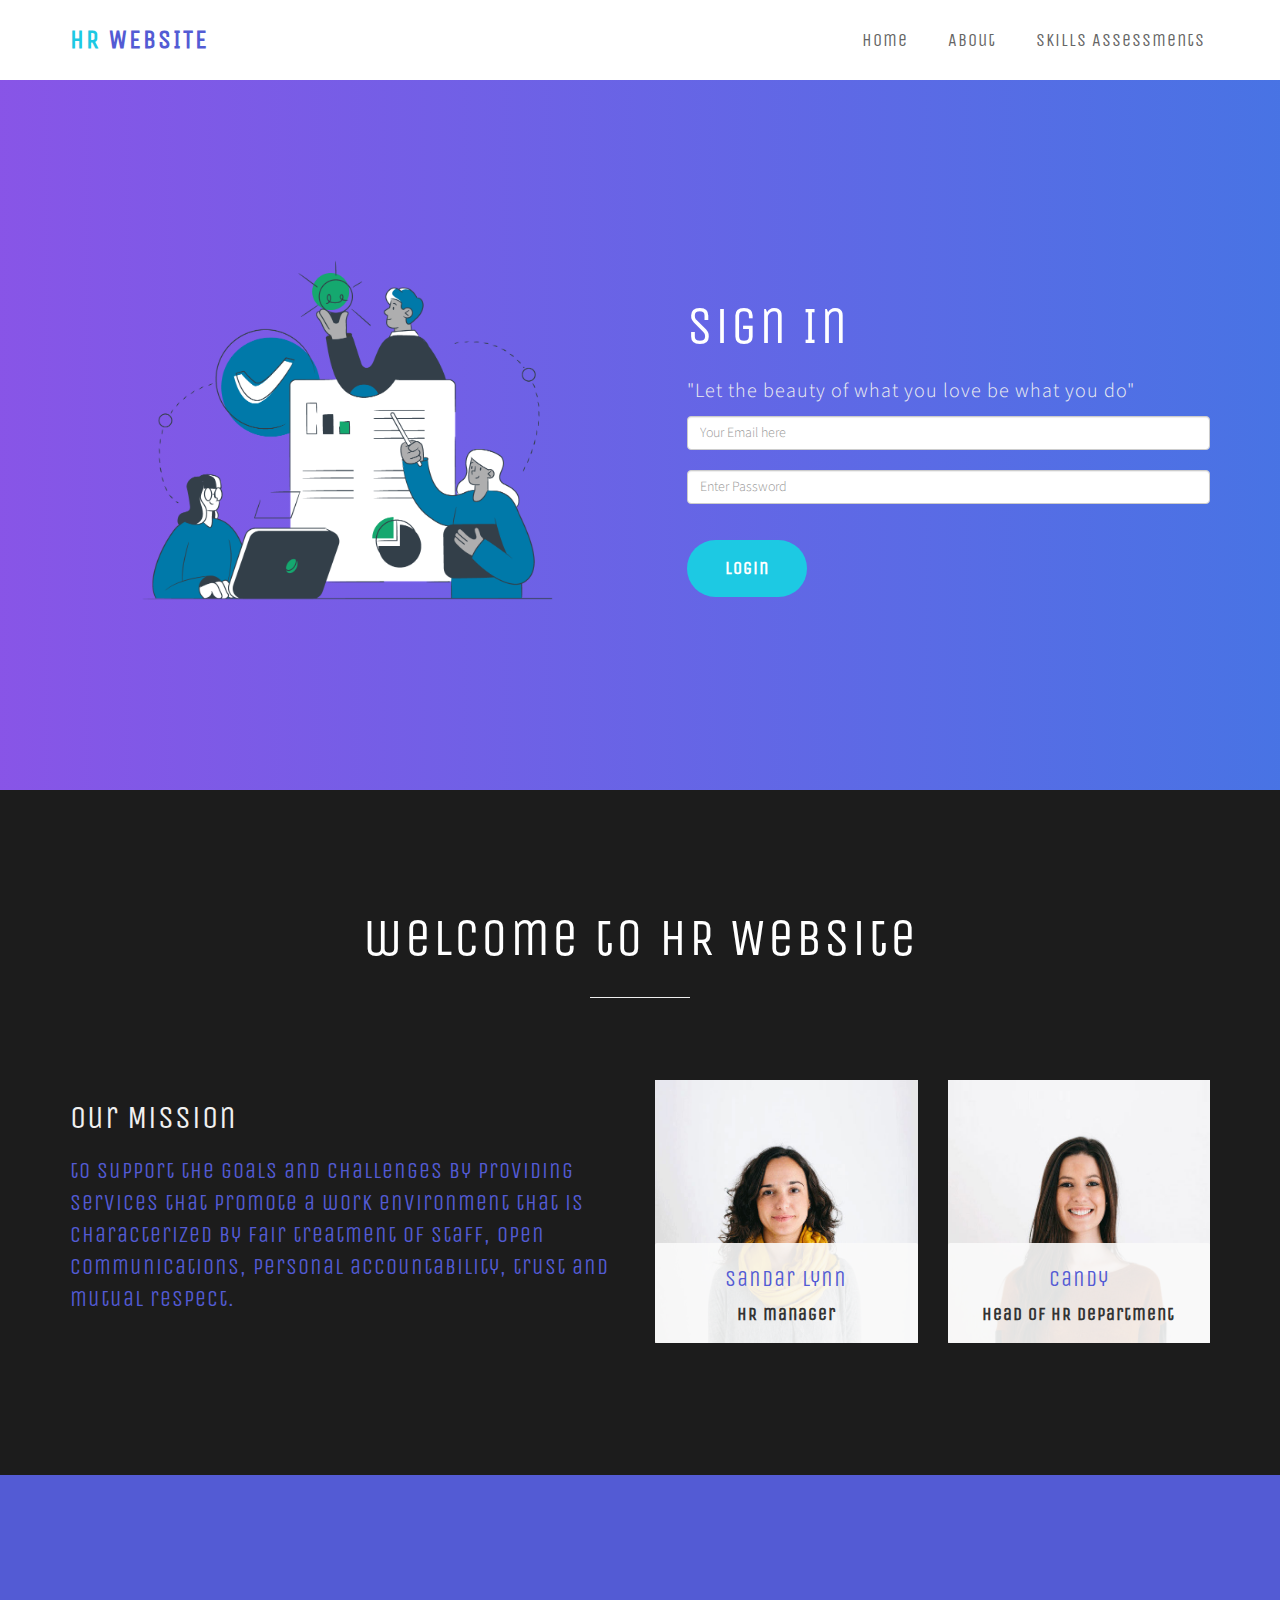
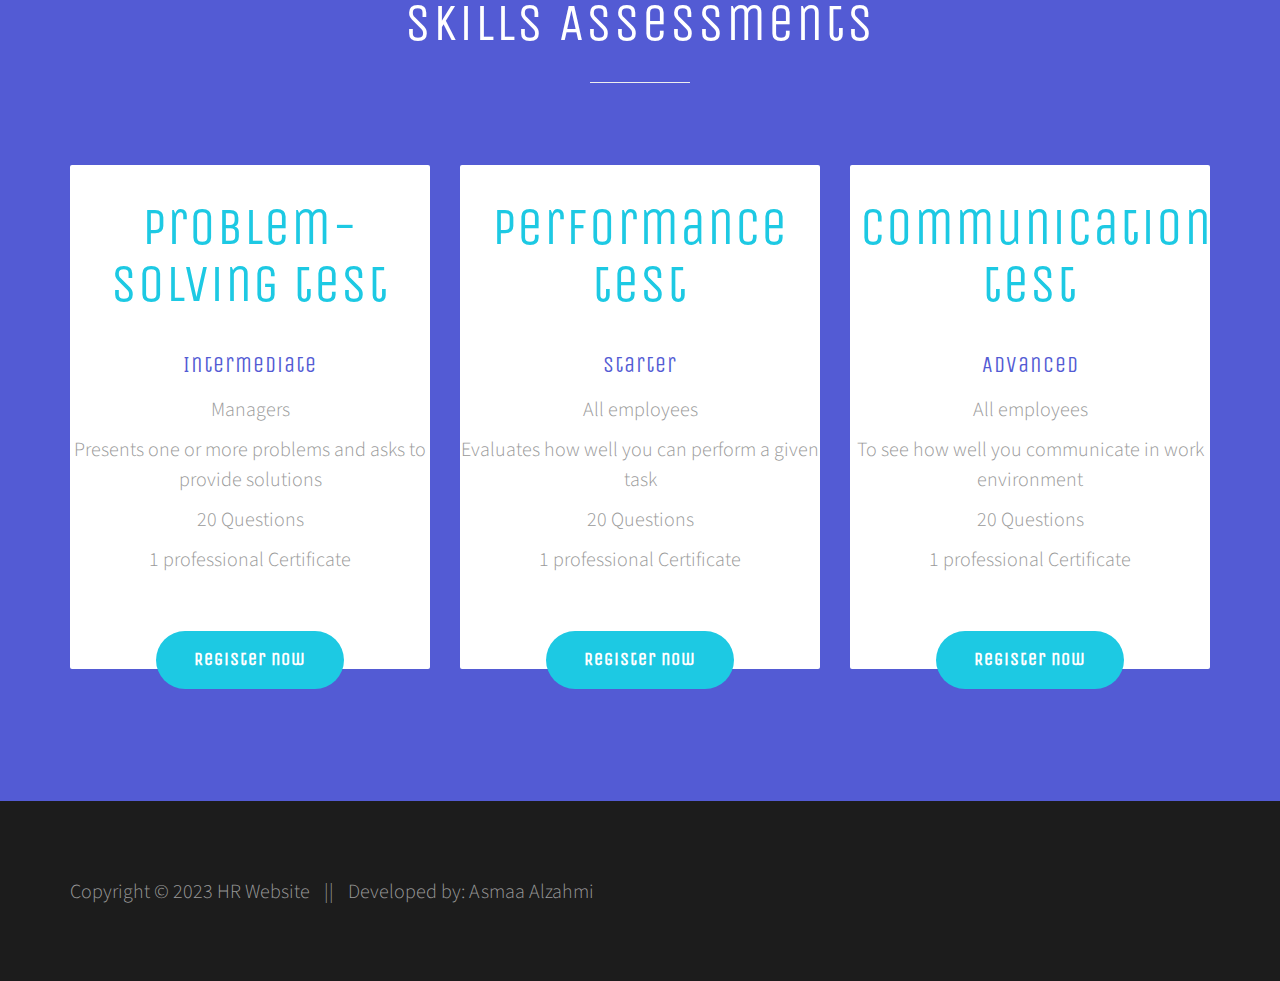
==== WebsiteProject/index.html @ f1e8f99a "Add files via upload" ====
<!DOCTYPE html>
<html lang="en">
<head>

    <meta charset="UTF-8">
    <meta http-equiv="X-UA-Compatible" content="IE=Edge">
    <meta name="description" content="">
    <meta name="keywords" content="">
    <meta name="author" content="">
    <meta name="viewport" content="width=device-width, initial-scale=1, maximum-scale=1">

    <title>Home</title>
    
    <link rel="stylesheet" href="css/bootstrap.min.css">
    <link rel="stylesheet" href="css/font-awesome.min.css">


    <link rel="stylesheet" href="css/owl.theme.css">
    <link rel="stylesheet" href="css/owl.carousel.css">

    <link href='https://fonts.googleapis.com/css?family=Unica+One' rel='stylesheet' type='text/css'>
    <link href='https://fonts.googleapis.com/css?family=Source+Sans+Pro:400,300,700' rel='stylesheet' type='text/css'>
   
    <!-- Main css -->
    <link rel="stylesheet" href="css/style.css">

</head>
<body data-spy="scroll" data-target=".navbar-collapse" data-offset="50">


    <!-- PRE LOADER

    <div class="preloader">
        <div class="sk-spinner sk-spinner-pulse"></div>
    </div>
    -->
    <!-- Navigation Section -->

    <div class="navbar navbar-default navbar-fixed-top">
        <div class="container">

            <div class="navbar-header">
                <button class="navbar-toggle" data-toggle="collapse" data-target=".navbar-collapse">
                    <span class="icon icon-bar"></span>
                    <span class="icon icon-bar"></span>
                    <span class="icon icon-bar"></span>
                </button>
                <a href="index.html" class="navbar-brand"><span>HR</span> Website</a>
            </div>

            <div class="collapse navbar-collapse">
                <ul class="nav navbar-nav navbar-right">
                    <li><a href="#home" class="smoothScroll">Home</a></li>
                    <li><a href="#about" class="smoothScroll">About</a></li>
                    <li><a href="#skills" class="smoothScroll">Skills Assessments</a></li>
                    <!--   <li><a href="#screenshot" class="smoothScroll">FAQ</a></li> -->

                </ul>
            </div>

        </div>
    </div>


    <!-- Home Section -->

    <section id="home" class="main">
        <div class="overlay"></div>
        <div class="container">
            <div class="row">

                <div class="wow fadeInUp col-md-6 col-sm-5 col-xs-10 col-xs-offset-1 col-sm-offset-0" data-wow-delay="0.2s">
                    <img src="images/home-img.png" class="img-responsive" alt="Home">
                </div>

                <div class="col-md-6 col-sm-7 col-xs-12">
                    <div class="home-thumb">
                        <h1 class="wow fadeInUp" data-wow-delay="0.6s">Sign In</h1>

                        <p class="wow fadeInUp" data-wow-delay="0.8s">
                        <p class="wow fadeInUp" data-wow-delay="0.8s">"Let the beauty of what you love be what you do" </p>
                        <form action="#" method="post">
                            <input name="email" type="email" class="form-control" id="email" placeholder="Your Email here">
                            <br />
                            <input name="password" type="password" class="form-control" id="password" placeholder="Enter Password">
                        </form>
                        </p>

                        <a href="#pricing" class="wow fadeInUp section-btn btn btn-success smoothScroll" data-wow-delay="1s">Login</a>
                    </div>
                </div>




            </div>
        </div>
    </section>



    <!-- About Section -->

    <section id="about">
        <div class="container">
            <div class="row">

                <div class="col-md-12 col-sm-12">
                    <div class="wow bounceIn section-title">
                        <h1>welcome to HR Website</h1>
                        <hr>
                    </div>
                </div>

                <div class="wow fadeInUp col-md-6 col-sm-12" data-wow-delay="0.4s">
                    <h2>Our Mission</h2>
                    <h3 class="wow fadeInUp" data-wow-delay="0.8s">to support the goals and challenges by providing services that promote a work environment that is characterized by fair treatment of staff, open communications, personal accountability, trust and mutual respect.</h3>

                </div>

                <div class="wow fadeInUp col-md-3 col-sm-6" data-wow-delay="0.4s">
                    <div class="about-thumb">
                        <img src="images/team-img1.jpg" class="img-responsive" alt="Team">
                        <div class="about-overlay">
                            <h3>Sandar Lynn</h3>
                            <h4>HR manager</h4>
                            <ul class="social-icon">
                                <li><a href="#" class="fa fa-facebook"></a></li>
                                <li><a href="#" class="fa fa-instagram"></a></li>
                                <li><a href="#" class="fa fa-twitter"></a></li>
                            </ul>
                        </div>
                    </div>
                </div>

                <div class="wow fadeInUp col-md-3 col-sm-6" data-wow-delay="0.4s">
                    <div class="about-thumb">
                        <img src="images/team-img2.jpg" class="img-responsive" alt="Team">
                        <div class="about-overlay">
                            <h3>Candy </h3>
                            <h4>Head of HR Department</h4>
                            <ul class="social-icon">
                                <li><a href="#" class="fa fa-pinterest"></a></li>
                                <li><a href="#" class="fa fa-behance"></a></li>
                                <li><a href="#" class="fa fa-google-plus"></a></li>
                            </ul>
                        </div>
                    </div>
                </div>

            </div>
        </div>
    </section>
    <!--


                   <!-- Divider Section -->
    <!--
                   <section id="divider">
                       <div class="container">
                           <div class="row">

                               <div class="col-md-offset-2 col-md-8 col-sm-12">
                                   <h2 class="wow fadeInUp" data-wow-delay="0.4s">lorem</h2>
                                   <a href="#screenshot" class="wow fadeInUp section-btn btn btn-success smoothScroll" data-wow-delay="0.8s">Learn More</a>
                               </div>

                           </div>
                       </div>
                   </section>


        -->
    <!-- skills Section -->

    <section id="pricing">
        <div class="container">
            <div class="row">

                <div class="col-md-12 col-sm-12">
                    <div class="section-title">
                        <h1>Skills Assessments</h1>
                        <hr>
                    </div>
                </div>

                <div class="wow fadeInUp col-md-4 col-sm-4" data-wow-delay="0.4s">
                    <div class="pricing-plan">
                        <div class="pricing-month">
                            <h2>Problem-solving test</h2>
                        </div>
                        <div class="pricing-title">
                            <h3>Intermediate</h3>
                        </div>
                        <p>Managers</p>
                        <p>Presents one or more problems and asks to provide solutions</p>
                        <p>20 Questions</p>
                        <p>1 professional Certificate</p>
                        <button class="btn btn-default section-btn">Register now</button>
                    </div>
                </div>

                <div class="wow fadeInUp col-md-4 col-sm-4" data-wow-delay="0.6s">
                    <div class="pricing-plan">
                        <div class="pricing-month">
                            <h2>Performance test</h2>
                        </div>
                        <div class="pricing-title">
                            <h3>Starter</h3>
                        </div>
                        <p>All employees</p>
                        <p>Evaluates how well you can perform a given task</p>
                        <p>20 Questions</p>
                        <p>1 professional Certificate</p>
                        <button class="btn btn-default section-btn">Register now</button>
                    </div>
                </div>

                <div class="wow fadeInUp col-md-4 col-sm-4" data-wow-delay="0.8s">
                    <div class="pricing-plan">
                        <div class="pricing-month">
                            <h2>Communication test</h2>
                        </div>
                        <div class="pricing-title">
                            <h3>Advanced</h3>
                        </div>
                        <p>All employees</p>
                        <p>To see how well you communicate in work environment</p>
                        <p>20 Questions</p>
                        <p>1 professional Certificate</p>
                        <button class="btn btn-default section-btn">Register now</button>
                    </div>
                </div>



            </div>
        </div>
    </section>



    <!-- Screenshot Section -->
    <!--
    <section id="screenshot">
        <div class="container">
            <div class="row">

                <div class="col-md-offset-2 col-md-8 col-sm-12">
                    <div class="section-title">
                        <h1>FAQ</h1>
                        <p class="wow fadeInUp" data-wow-delay="0.8s">Most Common Questions Asked By our Employees</p>
                    </div>
                </div>
         -->
    <!--
               <!-- Screenshot Owl Carousel -->
    <!--
                <div id="screenshot-carousel" class="owl-carousel">

                    <div class="item col-md-3 col-sm-3 wow fadeInUp" data-wow-delay="0.9s">
                        <div class="pricing-plan">
                            <div class="pricing-month">
                                <h2>Register in Self Assessment</h2>
                            </div>
                            <div class="pricing-title">
                                <h3>How I can register in Self Assessments?</h3>
                            </div>
                            <p>This can be done by sign in then register the course by ...</p>
                            <br />
                            <br />
                            <br />
                            <button class="btn btn-default section-btn">Read More</button>
                        </div>
                    </div>

                    <div class="item col-md-3 col-sm-3 wow fadeInUp" data-wow-delay="0.9s">
                        <div class="pricing-plan">
                            <div class="pricing-month">
                                <h2>Register in Self Assessment</h2>
                            </div>
                            <div class="pricing-title">
                                <h3>Who can register in Self Assessments?</h3>
                            </div>
                            <p>The list of courses allowed for you can be shown once you ...</p>
                            <br />
                            <br />
                            <br />

                            <button class="btn btn-default section-btn">Read More</button>
                        </div>
                    </div>

                    <div class="item col-md-3 col-sm-3 wow fadeInUp" data-wow-delay="0.9s">
                        <div class="pricing-month">
                            <h2>Total of leaves in a year</h2>
                        </div>
                        <div class="pricing-title">
                            <h3>What is the total of leaves i can take? </h3>
                        </div>
                        <p> The total of leaves are 20 day in a year. you can check your ...</p>
                        <br />
                        <br />
                        <br />

                        <button class="btn btn-default section-btn">Read More</button>
                    </div>


                    <div class="item col-md-3 col-sm-3 wow fadeInUp" data-wow-delay="0.9s">
                        <div class="pricing-month">
                            <h2>Total of leaves in a year</h2>
                        </div>
                        <div class="pricing-title">
                            <h3>What is the total of leaves i can take? </h3>
                        </div>
                        <p> The total of leaves are 20 day in a year. you can check your ...</p>
                        <br />
                        <br />
                        <br />

                        <button class="btn btn-default section-btn">Read More</button>
                    </div>
                </div>
            </div>
        </div>


    </section>

         -->

    <!-- Footer Section -->

    <footer>
        <div class="container">
            <div class="row">

                <div class="col-md-8 col-sm-6">
                    <div class="wow fadeInUp footer-copyright" data-wow-delay="0.4s">
                        <p>
                            Copyright &copy; 2023 HR Website
                            <span>||</span>
                            Developed by: Asmaa Alzahmi</a>
                        </p>
                    </div>
                </div>

                <div class="col-md-4 col-sm-6">
                    <ul class="wow fadeInUp social-icon" data-wow-delay="0.8s">
                        <li><a href="#" class="fa fa-facebook"></a></li>
                        <li><a href="#" class="fa fa-twitter"></a></li>
                        <li><a href="#" class="fa fa-linkedin"></a></li>
                    </ul>
                </div>

            </div>
        </div>
    </footer>



    <!-- Back top -->

    <a href="#" class="go-top"><i class="fa fa-angle-up"></i></a>


    <!-- SCRIPTS -->
    <!--
    <script src="js/jquery.js"></script>
    <script src="js/bootstrap.min.js"></script>
    <script src="js/jquery.magnific-popup.min.js"></script>
    <script src="js/magnific-popup-options.js"></script>
    <script src="js/owl.carousel.min.js"></script>
    <script src="js/smoothscroll.js"></script>
    <script src="js/wow.min.js"></script>
    <script src="js/custom.js"></script>
    -->
</body>
</html>
---- WebsiteProject/css/style.css ----
/*

App Starter Template

http://www.templatemo.com/tm-492-app-starter

*/

body {
		background: #1c1c1c;
    font-family: 'Source Sans Pro', sans-serif;
    font-style: normal;
		font-weight: 300;
    padding-top: 70px;
    overflow-x: hidden;
}


/*---------------------------------------
    Typorgraphy              
-----------------------------------------*/

h1,h2,h3,h4,h5,h6,
.navbar-default, .btn {
  font-family: 'Unica One', cursive;
  font-weight: 400;
}


h1,h2,h3,h4,h5,h6 {
  font-weight: 400;
  letter-spacing: 1px;
}

h1 {
    color: #ffffff;
    font-size: 52px;
    letter-spacing: 2px;
    padding-bottom: 10px;
    margin-bottom: 0px;
}

h2 {
  color: #f0f0f0;
  font-size: 32px;
}

h3 {
  color: #535bd4;
  font-size: 22px;
  line-height: 32px;
  padding-bottom: 4px;
}

h4 {
  font-weight: bold;
}

p {
    color: #999;
    font-size: 20px;
    font-weight: 300;
    line-height: 30px;
}

hr {
  border-bottom-color: #999;
  width: 100px;
}

.section-btn {
  background-color: #000;
  border: 2px solid transparent;
  border-radius: 100px;
  color: #ffffff;
  font-size: 18px;
  font-weight: bold;
  letter-spacing: 1px;
  padding: 14px 36px;
  margin-top: 26px;
  transition: all 0.4s ease-in-out;
}

.section-btn:hover {
  background: transparent;
  border-top-color: #ffffff;
  border-right-color: #222;
  border-bottom-color: #ffffff;
  border-left-color: #222;
  color: #ffffff;
}


/*---------------------------------------
    General               
-----------------------------------------*/

html{
  -webkit-font-smoothing: antialiased;
}

a {
  color: #535bd4;
  -webkit-transition: 0.5s;
  -o-transition: 0.5s;
  transition: 0.5s;
  text-decoration: none !important;
}
a:hover, a:active, a:focus {
  color: #3FF;
  outline: none;
}

* {
  -webkit-box-sizing: border-box;
  -moz-box-sizing: border-box;
  box-sizing: border-box;
}

*:before,
*:after {
  -webkit-box-sizing: border-box;
  -moz-box-sizing: border-box;
  box-sizing: border-box;
}

::-webkit-scrollbar{
  width: 8px;
  height: 8px;
}

::-webkit-scrollbar-thumb {
  cursor: pointer;
  background: #ffffff;
}

.section-title {
  position: relative;
  padding-bottom: 62px;
  text-align: center;
}

#about,
#screenshot,
#divider,
#pricing,
#newsletter {
  padding-top: 100px;
  padding-bottom: 100px;
}

#divider,
#pricing {
  text-align: center;
}


/*---------------------------------------
    Preloader section              
-----------------------------------------*/

.preloader {
  position: fixed;
  top: 0;
  left: 0;
  width: 100%;
  height: 100%;
  z-index: 99999;
  display: flex;
  flex-flow: row nowrap;
  justify-content: center;
  align-items: center;
  background: none repeat scroll 0 0 #ffffff;
}

.sk-spinner-pulse {
  width: 60px;
  height: 60px;
  background-color: #1dc9e3;
  border-radius: 100%;
  -webkit-animation: sk-pulseScaleOut 1s infinite ease-in-out;
          animation: sk-pulseScaleOut 1s infinite ease-in-out; }

@-webkit-keyframes sk-pulseScaleOut {
  0% {
    -webkit-transform: scale(0);
            transform: scale(0); }
  100% {
    -webkit-transform: scale(1);
            transform: scale(1);
    opacity: 0; } }

@keyframes sk-pulseScaleOut {
  0% {
    -webkit-transform: scale(0);
            transform: scale(0); }
  100% {
    -webkit-transform: scale(1);
            transform: scale(1);
    opacity: 0; } }



/*---------------------------------------
    Navigation section              
-----------------------------------------*/

.navbar-default {
    background: #ffffff;
    border: none;
    box-shadow: none;
    margin: 0 !important;
}

.navbar-default .navbar-brand {
  color: #535bd4;
  font-size: 26px;
  font-weight: bold;
  text-transform: uppercase;
  letter-spacing: 2px;
  line-height: 50px;
  margin: 0;
}

.navbar-default .navbar-brand span {
  color: #1dc9e3;
}

.navbar-default .navbar-nav li a {
    color: #656565;
    font-size: 18px;
    font-weight: 500;
    line-height: 50px;
    letter-spacing: 1px;
    -webkit-transition: all 0.4s ease-in-out;
    transition: all 0.4s ease-in-out;
    padding-right: 20px;
    padding-left: 20px;
}

.navbar-default .navbar-nav > li a:hover {
    color: #1dc9e3;
}

.navbar-default .navbar-nav > li > a:hover,
.navbar-default .navbar-nav > li > a:focus {
    color: #656565;
    background-color: transparent;
}

.navbar-default .navbar-nav > .active > a,
.navbar-default .navbar-nav > .active > a:hover,
.navbar-default .navbar-nav > .active > a:focus {
    color: #1dc9e3;
    background-color: transparent;
}

.navbar-default .navbar-toggle {
     border: none;
     padding-top: 10px;
  }

.navbar-default .navbar-toggle .icon-bar {
    border-color: transparent;
  }

.navbar-default .navbar-toggle:hover,
.navbar-default .navbar-toggle:focus { 
  background-color: transparent;
}


/*---------------------------------------
    Home section              
-----------------------------------------*/

#home {
    background: #535bd4 url('../images/home-bg.jpg') no-repeat;
    background-size: cover;
    background-position: center center;
    color: #ffffff;
    display: -webkit-box;
    display: -webkit-flex;
     display: -ms-flexbox;
    display: flex;
    -webkit-box-align: center;
    -webkit-align-items: center;
    -ms-flex-align: center;
     align-items: center;
    height: 80vh;
    position: relative;
}

#home .overlay {
  background: #4776E6; /* fallback for old browsers */
  background: -webkit-linear-gradient(to left, #4776E6 , #8E54E9); /* Chrome 10-25, Safari 5.1-6 */ 
  background: linear-gradient(to left, #4776E6 , #8E54E9); /* W3C, IE 10+/ Edge, Firefox 16+, Chrome 26+, Opera 12+, Safari 7+ */
  opacity: 0.9;
  position: absolute;
  width: 100%;
  height: 80vh;
  top: 0;
  left: 0;
  right: 0;
}

#home img {
  width: 100%;
  height: auto;
}

#home .home-thumb {
  padding-top: 32px;
  padding-left: 32px;
}

#home p,
#newsletter p {
  color: #f0f0f0;
  letter-spacing: 1px;
}

#home .section-btn {
  background: #1dc9e3;
}

#home .section-btn:hover {
  background: transparent !important;
}


/*---------------------------------------
   Divider section              
-----------------------------------------*/

#divider {
  background-color: #1dc9e3;
}

#divider p {
  color: #666;
  font-size: 26px;
  line-height: 42px;
}


/*---------------------------------------
   About section              
-----------------------------------------*/

#about img {
  width: 100%;
}

#about .about-thumb {
  margin-bottom: 32px;
  position: relative;
  text-align: center;
}

#about .about-overlay h3 {
  padding-bottom: 0px;
}

#about .about-overlay {
  background-color: rgba(250,250,250,0.9);
  border-radius: 2px;
  position: absolute;
  bottom: 0px;
  width: 100%;
  height: 100px;
  overflow: hidden;
  transition: height 450ms;
}

#about .about-thumb:hover .about-overlay {
  height: 100%;
  background-color: #ffffff;
  color: #222;
  padding-top: 30%;
  opacity: 0.9;
}

#about .about-thumb:hover h4 {
  color: #1dc9e3;
}


/*---------------------------------------
    Screenshot section              
-----------------------------------------*/

#screenshot .col-md-3 {
  display: block;
  width: 100%;
  padding-bottom: 1rem;
}

#screenshot img {
  background-color: #ffffff;
  box-shadow: 0px 1px 2px 0px rgba(0, 0, 0, 0.15);
  border-radius: 2px;
  cursor: pointer;
  display: block;
  margin-top: 20px;
  margin-bottom: 20px;
  position: relative;
  top: 0px;
  transition: all 0.4s ease-in-out;
}

#screenshot img:hover {
  box-shadow: 0px 16px 22px 0px rgba(0, 0, 0, 0.3);
  top: -6px;
}

.mfp-with-zoom .mfp-container,
.mfp-with-zoom.mfp-bg {
  opacity: 0;
  -webkit-backface-visibility: hidden;
  /* ideally, transition speed should match zoom duration */
  -webkit-transition: all 0.3s ease-out;
  -moz-transition: all 0.3s ease-out;
  -o-transition: all 0.3s ease-out;
  transition: all 0.3s ease-out;
}

.mfp-with-zoom.mfp-ready .mfp-container {
  opacity: 1;
}

.mfp-with-zoom.mfp-ready.mfp-bg {
  opacity: 0.8;
}

.mfp-with-zoom.mfp-removing .mfp-container,
.mfp-with-zoom.mfp-removing.mfp-bg {
  opacity: 0;
}


/*---------------------------------------
   Pricing section         
-----------------------------------------*/

#pricing {
  background: #535bd4;
}

#pricing .pricing-plan {
  background-color: #ffffff;
  border-radius: 2px;
  margin-bottom: 32px;
}

#pricing .pricing-plan .pricing-month {
  padding: 14px 10px 6px 10px;
}

#pricing .pricing-plan .pricing-month h2 {
  font-size: 52px;
  color: #1dc9e3;
}

#pricing .pricing-plan .section-btn {
  background: #1dc9e3;
  position: relative;
  top: 20px;
}

#pricing .pricing-plan .section-btn:hover {
  background-color: #ffffff;
  color: #222;
}


/*---------------------------------------
    Newsletter section              
-----------------------------------------*/

#newsletter {
    background: #535bd4 url('../images/newsletter-bg.jpg') no-repeat;
    background-size: cover;
    background-position: center center;
    color: #ffffff;
    position: relative;
}

#newsletter .overlay {
  background: #1dc9e3;
  opacity: 0.9;
  position: absolute;
  width: 100%;
  height: 100%;
  top: 0;
  left: 0;
  right: 0;
}

#newsletter .form-control {
  background-color: transparent;
  border: none;
  border-bottom: 3px solid #eee;
  border-radius: 0px;
  box-shadow: none;
  color: #ffffff;
  font-size: 20px;
  font-weight: 400;
  height: 50px;
  transition: all 0.4s ease-in-out;
  margin-bottom: 20px;
}

#newsletter .form-control:focus {
  border-color: #ffffff;
}

#newsletter input[type="submit"] {
  background-color: #ffffff;
  border-radius: 100px;
  border: 3px solid #ffffff;
  color: #1dc9e3;
  font-size: 17px;
  font-weight: 400;
  letter-spacing: 1px;
  text-transform: uppercase;
  height: 55px;
}

#newsletter input[type="submit"]:hover {
  background-color: transparent;
  color: #ffffff;
}

#newsletter .form-control::-moz-placeholder {
  color: #ffffff;
  opacity: 1;
}

#newsletter .form-control:-ms-input-placeholder {
  color: #ffffff;
}

#newsletter .form-control::-webkit-input-placeholder {
  color: #ffffff;
}


/*---------------------------------------
   Footer section              
-----------------------------------------*/

footer {
  padding-top: 60px;
  padding-bottom: 60px;
}

footer span {
  padding-right: 10px;
  padding-left: 10px;
}

footer p {
  padding-top: 16px;
}



/*---------------------------------------
   Modal Contact           
-----------------------------------------*/

.modal-dialog .modal-content {
  background-color: #535bd4;
  border: none;
  border-radius: 2px;
  text-align: center;
  padding: 100px 50px 80px 50px;
  position: relative;
  overflow: hidden;
}

.btn:focus {
  outline: none;
}

.modal-header {
  border-bottom: 0px;
}

.modal-dialog .close {
  color: #ffffff;
  font-size: 45px;
  font-weight: 300;
  text-shadow: none;
  opacity: 1;
  position: absolute;
  top: 40px;
  right: 40px;
  border-radius: 100px;
  width: 30px;
  height: 30px;
  line-height: 30px;
  text-align: center;
}

.modal-dialog .close:focus {
  outline: none;
}

.modal-dialog .modal-title {
  color: #ffffff;
}

.modal-dialog form {
  padding: 20px;
}

.modal-dialog form input {
  height: 50px;
}

.modal-dialog .form-control {
  background: transparent;
  border: 1px solid #f0f0f0;
  border-radius: 0px;
  box-shadow: none;
  color: #ffffff;
  font-size: 20px;
  margin-bottom: 20px;
  transition: all 0.4s ease-in-out;
}

.modal-dialog .form-control:focus {
  border-top-color: transparent;
  border-right-color: transparent;
  border-left-color: transparent;
  border-bottom-color: #ffffff;
}

.modal-dialog form input[type="submit"] {
  background: #1dc9e3;
  border: 3px solid transparent;
  border-radius: 100px;
  font-weight: 400;
  letter-spacing: 1px;
  color: #ffffff;
  text-transform: uppercase;
  margin-top: 30px;
}

.modal-dialog form input[type="submit"]:hover {
  background: transparent;
  border-color: #1dc9e3;
  color: #ffffff;
}

.modal-dialog .form-control::-moz-placeholder {
  color: #ffffff;
  opacity: 1;
}
.modal-dialog .form-control:-ms-input-placeholder {
  color: #ffffff;
}
.modal-dialog .form-control::-webkit-input-placeholder {
  color: #ffffff;
}

.modal.fade .modal-dialog{
  -webkit-perspective: 1300px;
     -moz-perspective: 1300px;
          perspective: 1300px;
}

.modal.fade .modal-content{
  -webkit-transform-style: preserve-3d;
     -moz-transform-style: preserve-3d;
          transform-style: preserve-3d;
  -webkit-transform: translateZ(-3000px) rotateY(90deg);
     -moz-transform: translateZ(-3000px) rotateY(90deg);
      -ms-transform: translateZ(-3000px) rotateY(90deg);
          transform: translateZ(-3000px) rotateY(90deg);
  opacity: 0;
}

.modal.fade.in .modal-content{
    -webkit-animation: slit .7s forwards ease-out;
    -moz-animation: slit .7s forwards ease-out;
    animation: slit .7s forwards ease-out;
}

@-webkit-keyframes slit {
  50% { -webkit-transform: translateZ(-250px) rotateY(60deg); opacity: .5; -webkit-animation-timing-function: ease-out;}
  100% { -webkit-transform: translateZ(0) rotateY(0deg); opacity: 1; }
}

@-moz-keyframes slit {
  50% { -moz-transform: translateZ(-250px) rotateY(60deg); opacity: .5; -moz-animation-timing-function: ease-out;}
  100% { -moz-transform: translateZ(0) rotateY(0deg); opacity: 1; }
}

@keyframes slit {
  50% { transform: translateZ(-250px) rotateY(60deg); opacity: 1; animation-timing-function: ease-in;}
  100% { transform: translateZ(0) rotateY(0deg); opacity: 1; }
}


/*---------------------------------------
   Social icon             
-----------------------------------------*/

.social-icon {
    position: relative;
    padding: 0;
    margin: 0;
    text-align: center;
}

.social-icon li {
    display: inline-block;
    list-style: none;
}

.social-icon li a {
    color: #666;
    border-radius: 100px;
    cursor: pointer;
    font-size: 16px;
    text-decoration: none;
    transition: all 0.4s ease-in-out;
    width: 50px;
    height: 50px;
    line-height: 50px;
    text-align: center;
    vertical-align: middle;
    position: relative;
    top: 0px;
    margin: 10px 4px 0px 4px;
}

.social-icon li a:hover {
    background: #1dc9e3;
    color: #ffffff;
    top: -5px;
}


/*---------------------------------------
   Back top         
-----------------------------------------*/

.go-top {
  background-color: #ffffff;
  box-shadow: 1px 1.732px 12px 0px rgba( 0, 0, 0, .14 ), 1px 1.732px 3px 0px rgba( 0, 0, 0, .12 );
  border-radius: 100px;
  transition : all 1s ease;
  bottom: 2em;
  right: 2em;
  color: #333;
  font-size: 22px;
  display: none;
  position: fixed;
  text-decoration: none;
  width: 35px;
  height: 35px;
  line-height: 30px;
  text-align: center;
}

.go-top:hover {
    background: #535bd4;
    color: #ffffff;
}


/*---------------------------------------
   Mobile Responsive         
-----------------------------------------*/
@media (max-width: 1200px) {
  .container {
	width: 100%;
  }
}

@media (max-width: 980px) {

  h1 {
    font-size: 38px;
  }
  
  .section-btn {
    padding: 10px 34px 12px;
  }

  #home, #home .overlay {
    height: 60vh;
  }

  #home .home-thumb {
    padding-top: 0px;
  }

  #about {
    text-align: center;
  }

  #about .about-thumb {
    margin-top: 62px;
  }

}

@media (max-width: 768px) {

  h1 {
    font-size: 28px;
  }

  .section-title {
    padding-bottom: 32px;
  }

  #about, #divider,
  #screenshot,
  #pricing, #newsletter {
    padding-top: 60px;
    padding-bottom: 60px;
  }

}

@media (max-width: 767px) {

   body {
    padding-top: 0px;
    text-align: center;
  }

  .navbar-default {
    text-align: center;
    padding-top: 0px;
  }

  .navbar-default .navbar-brand {
    line-height: 20px;
  }

  .navbar-default .navbar-nav li a {
    line-height: 25px;
  }

  #home, #home .overlay {
    height: 100vh;
  }

  #home img {
    position: relative;
    display: inline-block;
  }

  #home .home-thumb {
    padding-top: 32px;
    padding-left: 0px;
  }

  #pricing .pricing-plan {
    margin-bottom: 62px;
  }

}

@media (max-width: 650px) {

  h1 {
    font-size: 28px;
  }

  h2 {
    font-size: 24px;
  }

  h3 {
    font-size: 18px;
  }

  p {
    font-size: 16px;
  }

}
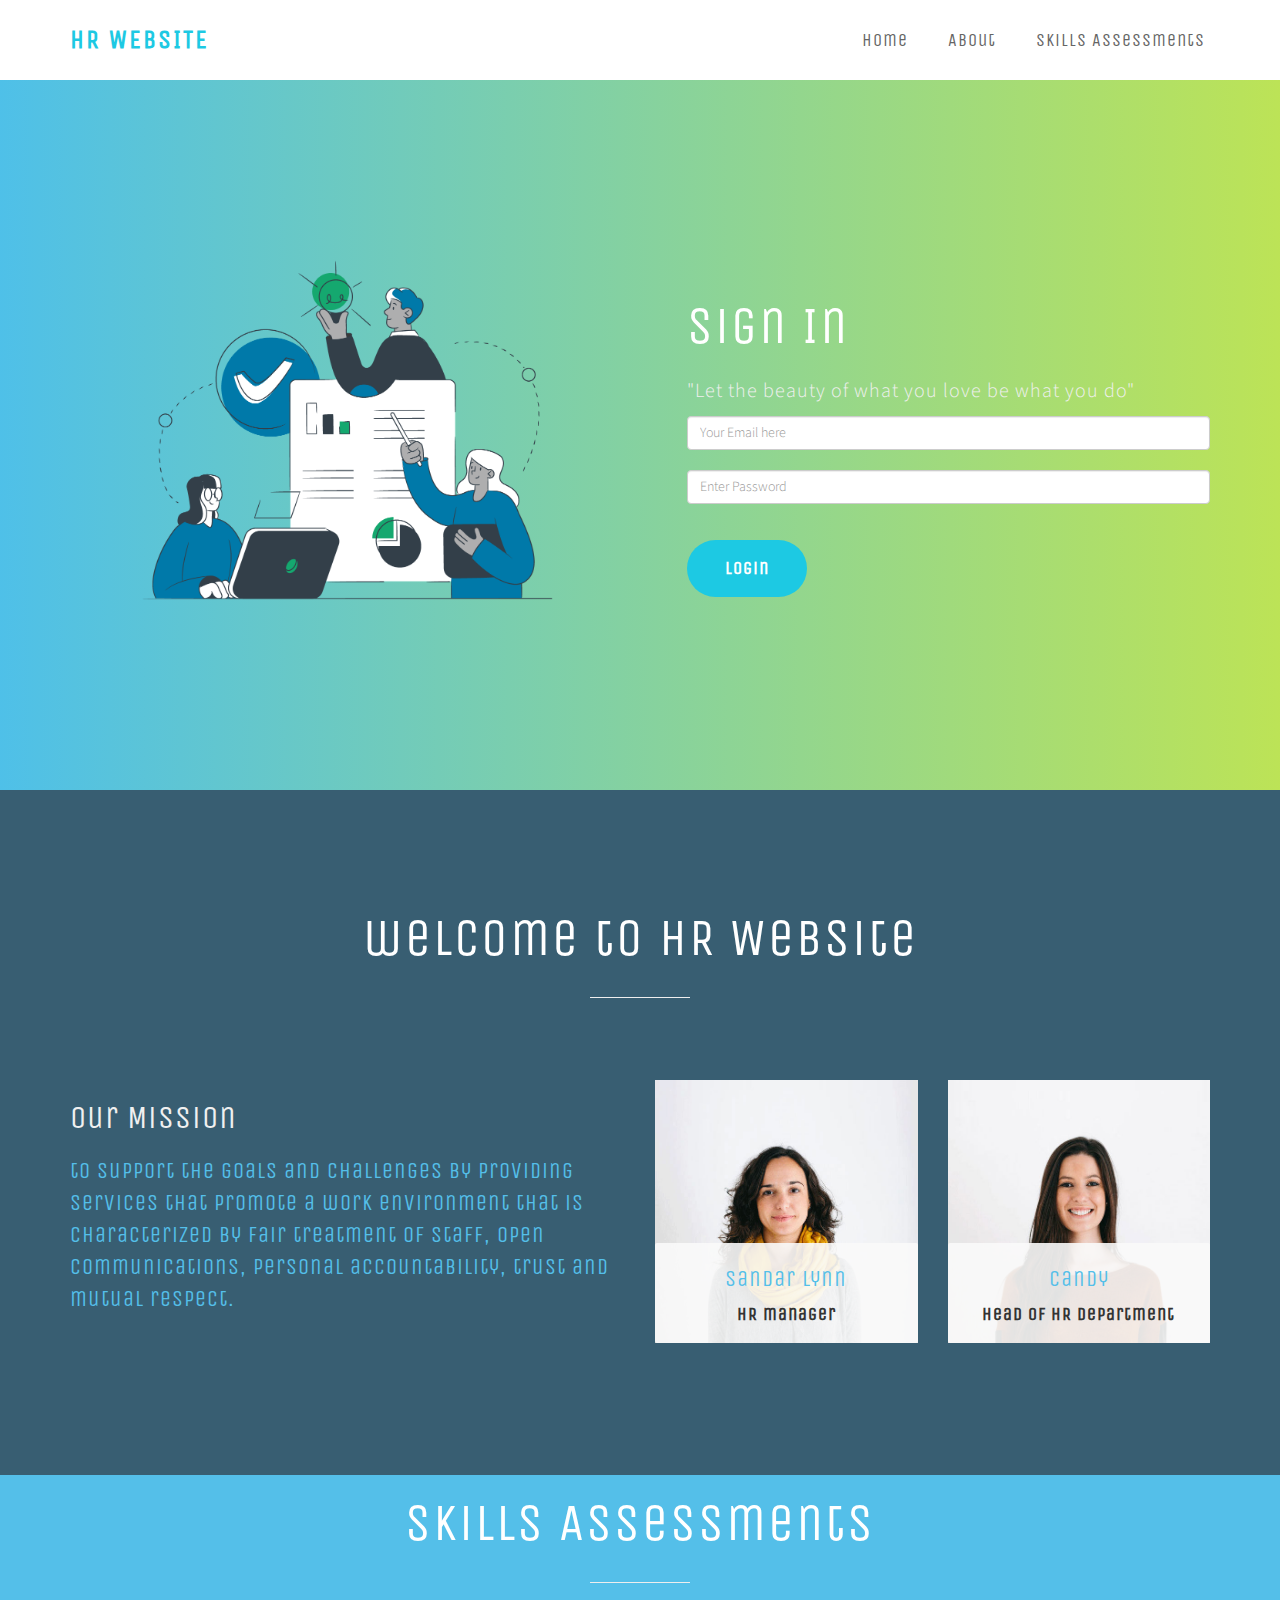
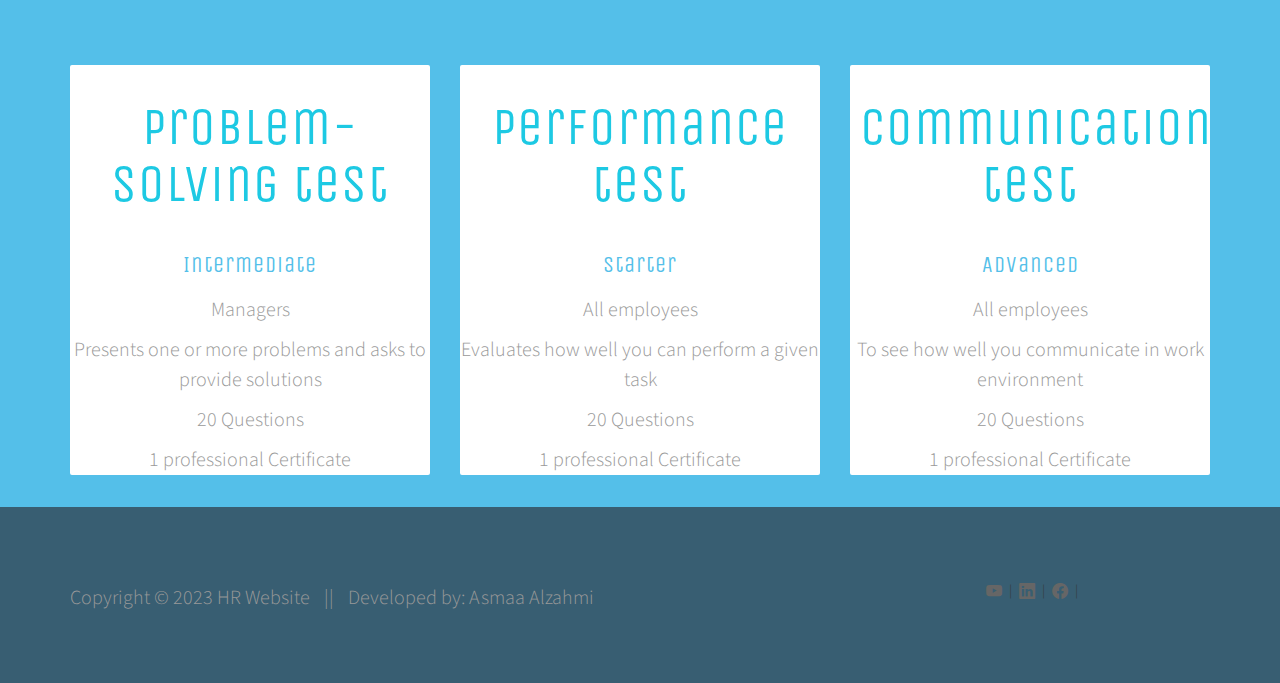
==== commit 57b065cd: "Add files via upload" ====
--- a/WebsiteProject/index.html
+++ b/WebsiteProject/index.html
@@ -13,7 +13,7 @@
     
     <link rel="stylesheet" href="css/bootstrap.min.css">
     <link rel="stylesheet" href="css/font-awesome.min.css">
-
+    <link rel="stylesheet" href="https://cdn.jsdelivr.net/npm/bootstrap-icons@1.10.3/font/bootstrap-icons.css">
 
     <link rel="stylesheet" href="css/owl.theme.css">
     <link rel="stylesheet" href="css/owl.carousel.css">
@@ -173,7 +173,7 @@
         -->
     <!-- skills Section -->
 
-    <section id="pricing">
+    <section id="skills">
         <div class="container">
             <div class="row">
 
@@ -196,7 +196,7 @@
                         <p>Presents one or more problems and asks to provide solutions</p>
                         <p>20 Questions</p>
                         <p>1 professional Certificate</p>
-                        <button class="btn btn-default section-btn">Register now</button>
+                        <!-- <button class="btn btn-default section-btn">Register now</button> -->
                     </div>
                 </div>
 
@@ -212,7 +212,7 @@
                         <p>Evaluates how well you can perform a given task</p>
                         <p>20 Questions</p>
                         <p>1 professional Certificate</p>
-                        <button class="btn btn-default section-btn">Register now</button>
+                        <!-- <button class="btn btn-default section-btn">Register now</button> -->
                     </div>
                 </div>
 
@@ -228,7 +228,7 @@
                         <p>To see how well you communicate in work environment</p>
                         <p>20 Questions</p>
                         <p>1 professional Certificate</p>
-                        <button class="btn btn-default section-btn">Register now</button>
+                        <!-- <button class="btn btn-default section-btn">Register now</button> -->
                     </div>
                 </div>
 
@@ -343,19 +343,53 @@
                             <span>||</span>
                             Developed by: Asmaa Alzahmi</a>
                         </p>
-                    </div>
-                </div>
-
+
+                        
+                    </div>
+                </div>
+
+               
+                <div class="col-md-4 col-sm-6">
+                    <ul class="social-icon">
+                        <li><a href="#" class="bi bi-youtube"></a>  |  </li>
+                        
+                        <li><a href="#" class="bi bi-linkedin"></a>  |  </li>
+                       
+                        <li><a href="#" class="bi bi-facebook"></a>  |  </li>
+                    </ul>
+                   
+                   
+                </div>
+
+                <!-- <div class="col-md-4 col-sm-6">
+                    <ul class="wow fadeInUp social-icon" data-wow-delay="0.8s">
+                        
+                        <li><a href="#" class="bi bi-youtube"></a></li>
+                        <li><a href="#" class="bi bi-linkedin"></a></li>
+                        <li><a href="#" class="bi bi-facebook"></a></li>
+                        
+                    
+                    </ul>
+                </div> -->
+
+<!-- 
+                
                 <div class="col-md-4 col-sm-6">
                     <ul class="wow fadeInUp social-icon" data-wow-delay="0.8s">
-                        <li><a href="#" class="fa fa-facebook"></a></li>
-                        <li><a href="#" class="fa fa-twitter"></a></li>
-                        <li><a href="#" class="fa fa-linkedin"></a></li>
+                        <li>c</li>
+                        <li><a href="#" class="bi bi-youtube"></a></li>
+                        <li><a href="#" class="bi bi-linkedin"></a></li>
+                        <li><a href="#" class="bi bi-facebook"></a></li>
+                        
+                       <li><a href="#" class="fa fa-linkedin"></a></li>
+                        <li><a href="#" class="fa fa-linkedin"></a></li> 
                     </ul>
-                </div>
-
-            </div>
-        </div>
+                </div> -->
+
+            </div>
+        </div>
+
+      
     </footer>
 
 
--- a/WebsiteProject/css/style.css
+++ b/WebsiteProject/css/style.css
@@ -1,13 +1,8 @@
-/*
-
-App Starter Template
-
-http://www.templatemo.com/tm-492-app-starter
-
-*/
+
 
 body {
-		background: #1c1c1c;
+		/* background: #1c1c1c; */
+    background: #385E72;
     font-family: 'Source Sans Pro', sans-serif;
     font-style: normal;
 		font-weight: 300;
@@ -46,7 +41,7 @@
 }
 
 h3 {
-  color: #535bd4;
+  color: #54bfe9;
   font-size: 22px;
   line-height: 32px;
   padding-bottom: 4px;
@@ -100,16 +95,20 @@
 }
 
 a {
-  color: #535bd4;
+  color: #1dc9e3;
   -webkit-transition: 0.5s;
   -o-transition: 0.5s;
   transition: 0.5s;
   text-decoration: none !important;
+  
+  
 }
 a:hover, a:active, a:focus {
   color: #3FF;
   outline: none;
 }
+
+
 
 * {
   -webkit-box-sizing: border-box;
@@ -213,7 +212,7 @@
 }
 
 .navbar-default .navbar-brand {
-  color: #535bd4;
+  color: #1dc9e3;
   font-size: 26px;
   font-weight: bold;
   text-transform: uppercase;
@@ -275,7 +274,8 @@
 -----------------------------------------*/
 
 #home {
-    background: #535bd4 url('../images/home-bg.jpg') no-repeat;
+     background: #1dc9e3 url('../images/home-bg.jpg') no-repeat; 
+   
     background-size: cover;
     background-position: center center;
     color: #ffffff;
@@ -292,9 +292,9 @@
 }
 
 #home .overlay {
-  background: #4776E6; /* fallback for old browsers */
-  background: -webkit-linear-gradient(to left, #4776E6 , #8E54E9); /* Chrome 10-25, Safari 5.1-6 */ 
-  background: linear-gradient(to left, #4776E6 , #8E54E9); /* W3C, IE 10+/ Edge, Firefox 16+, Chrome 26+, Opera 12+, Safari 7+ */
+  background: #dbe647d3; /* fallback for old browsers */
+  background: -webkit-linear-gradient(to left,#dbe647 , #54bfe9); /* Chrome 10-25, Safari 5.1-6 */ 
+  background: linear-gradient(to left,#cee647 , #54bfe9); /* W3C, IE 10+/ Edge, Firefox 16+, Chrome 26+, Opera 12+, Safari 7+ */
   opacity: 0.9;
   position: absolute;
   width: 100%;
@@ -338,7 +338,7 @@
 }
 
 #divider p {
-  color: #666;
+  color: #666666e5;
   font-size: 26px;
   line-height: 42px;
 }
@@ -417,7 +417,6 @@
 .mfp-with-zoom .mfp-container,
 .mfp-with-zoom.mfp-bg {
   opacity: 0;
-  -webkit-backface-visibility: hidden;
   /* ideally, transition speed should match zoom duration */
   -webkit-transition: all 0.3s ease-out;
   -moz-transition: all 0.3s ease-out;
@@ -443,32 +442,33 @@
    Pricing section         
 -----------------------------------------*/
 
-#pricing {
-  background: #535bd4;
-}
-
-#pricing .pricing-plan {
+#skills {
+  background: #54bfe9;
+  text-align: center;
+}
+
+#skills .pricing-plan {
   background-color: #ffffff;
   border-radius: 2px;
   margin-bottom: 32px;
 }
 
-#pricing .pricing-plan .pricing-month {
+#skills .pricing-plan .pricing-month {
   padding: 14px 10px 6px 10px;
 }
 
-#pricing .pricing-plan .pricing-month h2 {
+#skills .pricing-plan .pricing-month h2 {
   font-size: 52px;
   color: #1dc9e3;
 }
 
-#pricing .pricing-plan .section-btn {
+#skills .pricing-plan .section-btn {
   background: #1dc9e3;
   position: relative;
   top: 20px;
 }
 
-#pricing .pricing-plan .section-btn:hover {
+#skills .pricing-plan .section-btn:hover {
   background-color: #ffffff;
   color: #222;
 }
@@ -887,4 +887,5 @@
     font-size: 16px;
   }
 
-}+}
+
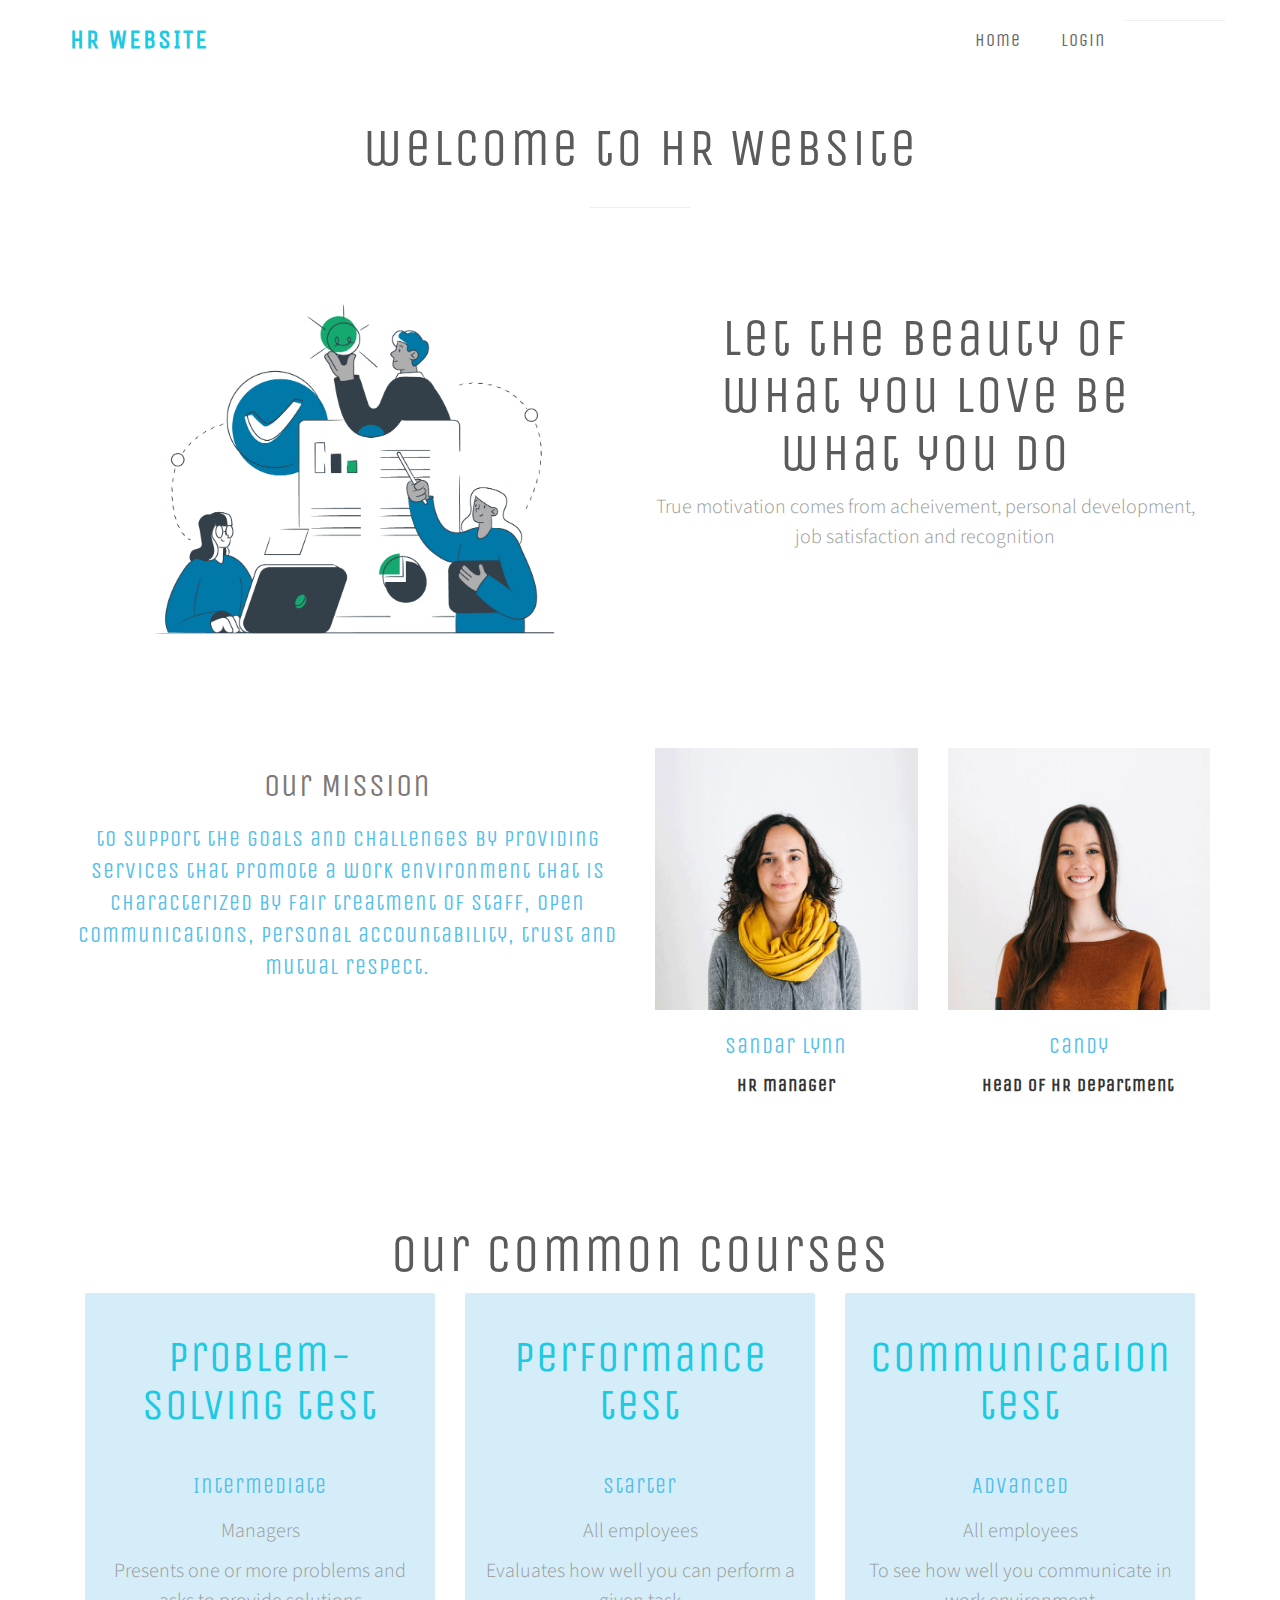
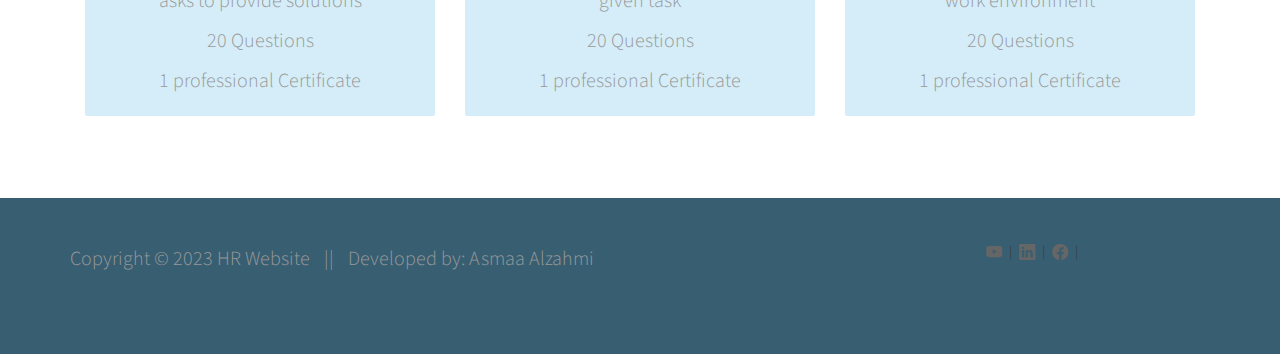
==== commit 8d1201d1: "Add files via upload" ====
--- a/WebsiteProject/index.html
+++ b/WebsiteProject/index.html
@@ -10,32 +10,20 @@
     <meta name="viewport" content="width=device-width, initial-scale=1, maximum-scale=1">
 
     <title>Home</title>
-    
-    <link rel="stylesheet" href="css/bootstrap.min.css">
-    <link rel="stylesheet" href="css/font-awesome.min.css">
+    <!-- link css -->
     <link rel="stylesheet" href="https://cdn.jsdelivr.net/npm/bootstrap-icons@1.10.3/font/bootstrap-icons.css">
-
-    <link rel="stylesheet" href="css/owl.theme.css">
-    <link rel="stylesheet" href="css/owl.carousel.css">
-
     <link href='https://fonts.googleapis.com/css?family=Unica+One' rel='stylesheet' type='text/css'>
     <link href='https://fonts.googleapis.com/css?family=Source+Sans+Pro:400,300,700' rel='stylesheet' type='text/css'>
-   
+    <link rel="stylesheet" href="https://maxcdn.bootstrapcdn.com/bootstrap/3.2.0/css/bootstrap.min.css">
     <!-- Main css -->
     <link rel="stylesheet" href="css/style.css">
+    <!-- linked CSS -->
+    <link rel="stylesheet" href="styles/signup.css">
+
 
 </head>
-<body data-spy="scroll" data-target=".navbar-collapse" data-offset="50">
-
-
-    <!-- PRE LOADER
-
-    <div class="preloader">
-        <div class="sk-spinner sk-spinner-pulse"></div>
-    </div>
-    -->
     <!-- Navigation Section -->
-
+<header>
     <div class="navbar navbar-default navbar-fixed-top">
         <div class="container">
 
@@ -50,365 +38,239 @@
 
             <div class="collapse navbar-collapse">
                 <ul class="nav navbar-nav navbar-right">
-                    <li><a href="#home" class="smoothScroll">Home</a></li>
-                    <li><a href="#about" class="smoothScroll">About</a></li>
-                    <li><a href="#skills" class="smoothScroll">Skills Assessments</a></li>
-                    <!--   <li><a href="#screenshot" class="smoothScroll">FAQ</a></li> -->
+                    <li><a href="index.html" class="smoothScroll">Home</a></li>
+                    <li><a href="pages/login.html" class="smoothScroll">Login</a></li>
+                    <!-- <li><a href="#skills" class="smoothScroll">Skills Assessments</a></li> -->
+                   <hr>
 
                 </ul>
             </div>
 
         </div>
     </div>
-
-
-    <!-- Home Section -->
-
-    <section id="home" class="main">
-        <div class="overlay"></div>
+    
+</header>
+
+
+    
+<body >
+        <!-- ____________________________start of the secton___________________________________ -->
+     <!-- Section -->
+
+     <section id="skills">
         <div class="container">
             <div class="row">
-
-                <div class="wow fadeInUp col-md-6 col-sm-5 col-xs-10 col-xs-offset-1 col-sm-offset-0" data-wow-delay="0.2s">
-                    <img src="images/home-img.png" class="img-responsive" alt="Home">
-                </div>
-
-                <div class="col-md-6 col-sm-7 col-xs-12">
-                    <div class="home-thumb">
-                        <h1 class="wow fadeInUp" data-wow-delay="0.6s">Sign In</h1>
-
-                        <p class="wow fadeInUp" data-wow-delay="0.8s">
-                        <p class="wow fadeInUp" data-wow-delay="0.8s">"Let the beauty of what you love be what you do" </p>
-                        <form action="#" method="post">
-                            <input name="email" type="email" class="form-control" id="email" placeholder="Your Email here">
-                            <br />
-                            <input name="password" type="password" class="form-control" id="password" placeholder="Enter Password">
-                        </form>
-                        </p>
-
-                        <a href="#pricing" class="wow fadeInUp section-btn btn btn-success smoothScroll" data-wow-delay="1s">Login</a>
-                    </div>
-                </div>
-
-
-
-
-            </div>
-        </div>
-    </section>
-
-
-
-    <!-- About Section -->
-
-    <section id="about">
-        <div class="container">
-            <div class="row">
-
                 <div class="col-md-12 col-sm-12">
                     <div class="wow bounceIn section-title">
                         <h1>welcome to HR Website</h1>
                         <hr>
                     </div>
                 </div>
-
-                <div class="wow fadeInUp col-md-6 col-sm-12" data-wow-delay="0.4s">
-                    <h2>Our Mission</h2>
-                    <h3 class="wow fadeInUp" data-wow-delay="0.8s">to support the goals and challenges by providing services that promote a work environment that is characterized by fair treatment of staff, open communications, personal accountability, trust and mutual respect.</h3>
-
-                </div>
-
-                <div class="wow fadeInUp col-md-3 col-sm-6" data-wow-delay="0.4s">
-                    <div class="about-thumb">
-                        <img src="images/team-img1.jpg" class="img-responsive" alt="Team">
-                        <div class="about-overlay">
-                            <h3>Sandar Lynn</h3>
-                            <h4>HR manager</h4>
-                            <ul class="social-icon">
-                                <li><a href="#" class="fa fa-facebook"></a></li>
-                                <li><a href="#" class="fa fa-instagram"></a></li>
-                                <li><a href="#" class="fa fa-twitter"></a></li>
-                            </ul>
-                        </div>
-                    </div>
-                </div>
-
-                <div class="wow fadeInUp col-md-3 col-sm-6" data-wow-delay="0.4s">
-                    <div class="about-thumb">
-                        <img src="images/team-img2.jpg" class="img-responsive" alt="Team">
-                        <div class="about-overlay">
-                            <h3>Candy </h3>
-                            <h4>Head of HR Department</h4>
-                            <ul class="social-icon">
-                                <li><a href="#" class="fa fa-pinterest"></a></li>
-                                <li><a href="#" class="fa fa-behance"></a></li>
-                                <li><a href="#" class="fa fa-google-plus"></a></li>
-                            </ul>
-                        </div>
-                    </div>
-                </div>
-
-            </div>
-        </div>
-    </section>
-    <!--
-
-
-                   <!-- Divider Section -->
-    <!--
-                   <section id="divider">
-                       <div class="container">
-                           <div class="row">
-
-                               <div class="col-md-offset-2 col-md-8 col-sm-12">
-                                   <h2 class="wow fadeInUp" data-wow-delay="0.4s">lorem</h2>
-                                   <a href="#screenshot" class="wow fadeInUp section-btn btn btn-success smoothScroll" data-wow-delay="0.8s">Learn More</a>
-                               </div>
-
-                           </div>
-                       </div>
-                   </section>
-
-
-        -->
-    <!-- skills Section -->
-
-    <section id="skills">
-        <div class="container">
-            <div class="row">
-
                 <div class="col-md-12 col-sm-12">
                     <div class="section-title">
-                        <h1>Skills Assessments</h1>
-                        <hr>
-                    </div>
-                </div>
-
-                <div class="wow fadeInUp col-md-4 col-sm-4" data-wow-delay="0.4s">
-                    <div class="pricing-plan">
-                        <div class="pricing-month">
-                            <h2>Problem-solving test</h2>
-                        </div>
-                        <div class="pricing-title">
-                            <h3>Intermediate</h3>
-                        </div>
-                        <p>Managers</p>
-                        <p>Presents one or more problems and asks to provide solutions</p>
-                        <p>20 Questions</p>
-                        <p>1 professional Certificate</p>
-                        <!-- <button class="btn btn-default section-btn">Register now</button> -->
-                    </div>
-                </div>
-
-                <div class="wow fadeInUp col-md-4 col-sm-4" data-wow-delay="0.6s">
-                    <div class="pricing-plan">
-                        <div class="pricing-month">
-                            <h2>Performance test</h2>
-                        </div>
-                        <div class="pricing-title">
-                            <h3>Starter</h3>
-                        </div>
-                        <p>All employees</p>
-                        <p>Evaluates how well you can perform a given task</p>
-                        <p>20 Questions</p>
-                        <p>1 professional Certificate</p>
-                        <!-- <button class="btn btn-default section-btn">Register now</button> -->
-                    </div>
-                </div>
-
-                <div class="wow fadeInUp col-md-4 col-sm-4" data-wow-delay="0.8s">
-                    <div class="pricing-plan">
-                        <div class="pricing-month">
-                            <h2>Communication test</h2>
-                        </div>
-                        <div class="pricing-title">
-                            <h3>Advanced</h3>
-                        </div>
-                        <p>All employees</p>
-                        <p>To see how well you communicate in work environment</p>
-                        <p>20 Questions</p>
-                        <p>1 professional Certificate</p>
-                        <!-- <button class="btn btn-default section-btn">Register now</button> -->
-                    </div>
-                </div>
-
-
-
-            </div>
-        </div>
-    </section>
-
-
-
-    <!-- Screenshot Section -->
-    <!--
-    <section id="screenshot">
+<!-- ------------------------------------------------------------------------------------- -->
+
+<div class="wow fadeInUp col-md-6 col-sm-5 col-xs-10 col-xs-offset-1 col-sm-offset-0" data-wow-delay="0.2s">
+    <img src="images/home-img.png" class="img-responsive" alt="Home">
+</div>
+
+<div class="col-md-6 col-sm-7 col-xs-12">
+    <div class="home-thumb">
+        <h1 class="wow fadeInUp" data-wow-delay="0.6s">Let the beauty of what you love be what you do</h1>
+
+       
+        <p class="wow fadeInUp" data-wow-delay="0.8s"> True motivation comes from acheivement, personal development, job satisfaction and recognition</p>
+       
+  
+
+<!-- ------------------------------------------------------------------------------------- -->
+                    </div>
+                </div>
+            </div>
+        </div>
+        </section>
+
+<!--________________________________________end of the section___________________________ -->
+
+    <!-- ___________________________new section _______________________________ -->
+
+     <!-- Section -->
+
+     <section id="skills">
         <div class="container">
             <div class="row">
 
-                <div class="col-md-offset-2 col-md-8 col-sm-12">
+               
+
+                
+<!-- ------------------------------------------------------------------------------------- -->
+
+<div class="wow fadeInUp col-md-6 col-sm-12" data-wow-delay="0.4s">
+    <h2>Our Mission</h2>
+    <h3 class="wow fadeInUp" data-wow-delay="0.8s">to support the goals and challenges by providing services that promote a work environment that is characterized by fair treatment of staff, open communications, personal accountability, trust and mutual respect.</h3>
+
+</div>
+
+<div class="wow fadeInUp col-md-3 col-sm-6" data-wow-delay="0.4s">
+    <div class="about-thumb">
+        <img src="images/team-img1.jpg" class="img-responsive" alt="Team">
+        <div class="about-overlay">
+            <h3>Sandar Lynn</h3>
+            <h4>HR manager</h4>
+           
+        </div>
+    </div>
+</div>
+
+<div class="wow fadeInUp col-md-3 col-sm-6" data-wow-delay="0.4s">
+    <div class="about-thumb">
+        <img src="images/team-img2.jpg" class="img-responsive" alt="Team">
+        <div class="about-overlay">
+            <h3>Candy </h3>
+            <h4>Head of HR Department</h4>
+            
+        </div>
+    </div>
+</div>
+<!-- ------------------------------------------------------------------------------------- -->
+                    </div>
+                </div>
+            </div>
+        </div>
+        </section>
+
+
+<!-- ___________________________end of the section _______________________________ -->
+
+
+
+<!--________________________________________start of the section___________________________ -->
+
+    <!-- Section -->
+
+    <section id="skills">
+        <div class="container">
+            <div class="row">
+
+                <div class="col-md-12 col-sm-12">
                     <div class="section-title">
-                        <h1>FAQ</h1>
-                        <p class="wow fadeInUp" data-wow-delay="0.8s">Most Common Questions Asked By our Employees</p>
-                    </div>
-                </div>
-         -->
-    <!--
-               <!-- Screenshot Owl Carousel -->
-    <!--
-                <div id="screenshot-carousel" class="owl-carousel">
-
-                    <div class="item col-md-3 col-sm-3 wow fadeInUp" data-wow-delay="0.9s">
-                        <div class="pricing-plan">
-                            <div class="pricing-month">
-                                <h2>Register in Self Assessment</h2>
-                            </div>
-                            <div class="pricing-title">
-                                <h3>How I can register in Self Assessments?</h3>
-                            </div>
-                            <p>This can be done by sign in then register the course by ...</p>
-                            <br />
-                            <br />
-                            <br />
-                            <button class="btn btn-default section-btn">Read More</button>
-                        </div>
-                    </div>
-
-                    <div class="item col-md-3 col-sm-3 wow fadeInUp" data-wow-delay="0.9s">
-                        <div class="pricing-plan">
-                            <div class="pricing-month">
-                                <h2>Register in Self Assessment</h2>
-                            </div>
-                            <div class="pricing-title">
-                                <h3>Who can register in Self Assessments?</h3>
-                            </div>
-                            <p>The list of courses allowed for you can be shown once you ...</p>
-                            <br />
-                            <br />
-                            <br />
-
-                            <button class="btn btn-default section-btn">Read More</button>
-                        </div>
-                    </div>
-
-                    <div class="item col-md-3 col-sm-3 wow fadeInUp" data-wow-delay="0.9s">
-                        <div class="pricing-month">
-                            <h2>Total of leaves in a year</h2>
-                        </div>
-                        <div class="pricing-title">
-                            <h3>What is the total of leaves i can take? </h3>
-                        </div>
-                        <p> The total of leaves are 20 day in a year. you can check your ...</p>
-                        <br />
-                        <br />
-                        <br />
-
-                        <button class="btn btn-default section-btn">Read More</button>
-                    </div>
-
-
-                    <div class="item col-md-3 col-sm-3 wow fadeInUp" data-wow-delay="0.9s">
-                        <div class="pricing-month">
-                            <h2>Total of leaves in a year</h2>
-                        </div>
-                        <div class="pricing-title">
-                            <h3>What is the total of leaves i can take? </h3>
-                        </div>
-                        <p> The total of leaves are 20 day in a year. you can check your ...</p>
-                        <br />
-                        <br />
-                        <br />
-
-                        <button class="btn btn-default section-btn">Read More</button>
-                    </div>
-                </div>
-            </div>
-        </div>
-
-
-    </section>
-
-         -->
-
-    <!-- Footer Section -->
-
-    <footer>
-        <div class="container">
-            <div class="row">
-
-                <div class="col-md-8 col-sm-6">
-                    <div class="wow fadeInUp footer-copyright" data-wow-delay="0.4s">
-                        <p>
-                            Copyright &copy; 2023 HR Website
-                            <span>||</span>
-                            Developed by: Asmaa Alzahmi</a>
-                        </p>
-
-                        
-                    </div>
-                </div>
-
-               
-                <div class="col-md-4 col-sm-6">
-                    <ul class="social-icon">
-                        <li><a href="#" class="bi bi-youtube"></a>  |  </li>
-                        
-                        <li><a href="#" class="bi bi-linkedin"></a>  |  </li>
-                       
-                        <li><a href="#" class="bi bi-facebook"></a>  |  </li>
-                    </ul>
-                   
-                   
-                </div>
-
-                <!-- <div class="col-md-4 col-sm-6">
-                    <ul class="wow fadeInUp social-icon" data-wow-delay="0.8s">
-                        
-                        <li><a href="#" class="bi bi-youtube"></a></li>
-                        <li><a href="#" class="bi bi-linkedin"></a></li>
-                        <li><a href="#" class="bi bi-facebook"></a></li>
-                        
-                    
-                    </ul>
-                </div> -->
-
-<!-- 
-                
-                <div class="col-md-4 col-sm-6">
-                    <ul class="wow fadeInUp social-icon" data-wow-delay="0.8s">
-                        <li>c</li>
-                        <li><a href="#" class="bi bi-youtube"></a></li>
-                        <li><a href="#" class="bi bi-linkedin"></a></li>
-                        <li><a href="#" class="bi bi-facebook"></a></li>
-                        
-                       <li><a href="#" class="fa fa-linkedin"></a></li>
-                        <li><a href="#" class="fa fa-linkedin"></a></li> 
-                    </ul>
-                </div> -->
-
-            </div>
-        </div>
-
-      
-    </footer>
-
-
-
-    <!-- Back top -->
-
-    <a href="#" class="go-top"><i class="fa fa-angle-up"></i></a>
-
-
-    <!-- SCRIPTS -->
-    <!--
-    <script src="js/jquery.js"></script>
-    <script src="js/bootstrap.min.js"></script>
-    <script src="js/jquery.magnific-popup.min.js"></script>
-    <script src="js/magnific-popup-options.js"></script>
-    <script src="js/owl.carousel.min.js"></script>
-    <script src="js/smoothscroll.js"></script>
-    <script src="js/wow.min.js"></script>
-    <script src="js/custom.js"></script>
-    -->
+<!-- ------------------------------------------------------------------------------------- -->
+<h1 class="wow fadeInUp" data-wow-delay="0.6s"> Our Common Courses</h1>
+<div class="wow fadeInUp col-md-4 col-sm-4" data-wow-delay="0.4s">
+    <div class="pricing-plan">
+        <div class="pricing-month">
+            <h2>Problem-solving test</h2>
+        </div>
+        <div class="pricing-title">
+            <h3>Intermediate</h3>
+        </div>
+        <p>Managers</p>
+        <p>Presents one or more problems and asks to provide solutions</p>
+        <p>20 Questions</p>
+        <p>1 professional Certificate</p>
+        <!-- <button class="btn btn-default section-btn">Register now</button> -->
+    </div>
+</div>
+
+<div class="wow fadeInUp col-md-4 col-sm-4" data-wow-delay="0.6s">
+    <div class="pricing-plan">
+        <div class="pricing-month">
+            <h2>Performance test</h2>
+        </div>
+        <div class="pricing-title">
+            <h3>Starter</h3>
+        </div>
+        <p>All employees</p>
+        <p>Evaluates how well you can perform a given task</p>
+        <p>20 Questions</p>
+        <p>1 professional Certificate</p>
+        <!-- <button class="btn btn-default section-btn">Register now</button> -->
+    </div>
+</div>
+
+<div class="wow fadeInUp col-md-4 col-sm-4" data-wow-delay="0.8s">
+    <div class="pricing-plan">
+        <div class="pricing-month">
+            <h2>Communication test</h2>
+        </div>
+        <div class="pricing-title">
+            <h3>Advanced</h3>
+        </div>
+        <p>All employees</p>
+        <p>To see how well you communicate in work environment</p>
+        <p>20 Questions</p>
+        <p>1 professional Certificate</p>
+        <!-- <button class="btn btn-default section-btn">Register now</button> -->
+    </div>
+</div>
+
+<!-- ------------------------------------------------------------------------------------- -->
+                    </div>
+                </div>
+            </div>
+        </div>
+        </section>
+
+
+<!--________________________________________end of the section___________________________ -->
+    </body>
+<!-- Footer Section -->
+
+<footer>
+<div class="container">
+<div class="row">
+
+<div class="col-md-8 col-sm-6">
+    <div class="wow fadeInUp footer-copyright" data-wow-delay="0.4s">
+        <p>
+            Copyright &copy; 2023 HR Website
+            <span>||</span>
+            Developed by: Asmaa Alzahmi</a>
+        </p>
+
+        
+    </div>
+</div>
+
+
+<div class="col-md-4 col-sm-6">
+    <ul class="social-icon">
+        <li><a href="https://www.youtube.com/" class="bi bi-youtube"></a>  |  </li>
+        
+        <li><a href="https://www.linkedin.com/" class="bi bi-linkedin"></a>  |  </li>
+       
+        <li><a href="https://www.facebook.com/" class="bi bi-facebook"></a>  |  </li>
+    </ul>
+   
+   
+</div>
+
+
+</div>
+</div>
+
+
+</footer>
+
+
+
+<!-- Back top -->
+
+<a href="#" class="go-top"><i class="fa fa-angle-up"></i></a>
+
+
+<!-- SCRIPTS -->
+<!--
+<script src="js/jquery.js"></script>
+<script src="js/bootstrap.min.js"></script>
+<script src="js/jquery.magnific-popup.min.js"></script>
+<script src="js/magnific-popup-options.js"></script>
+<script src="js/owl.carousel.min.js"></script>
+<script src="js/smoothscroll.js"></script>
+<script src="js/wow.min.js"></script>
+<script src="js/custom.js"></script>
+-->
 </body>
-</html>+</html>
+
+
--- a/WebsiteProject/css/style.css
+++ b/WebsiteProject/css/style.css
@@ -6,7 +6,7 @@
     font-family: 'Source Sans Pro', sans-serif;
     font-style: normal;
 		font-weight: 300;
-    padding-top: 70px;
+    padding-top: 20px;
     overflow-x: hidden;
 }
 
@@ -21,6 +21,9 @@
   font-weight: 400;
 }
 
+.error{
+  color: red;
+}
 
 h1,h2,h3,h4,h5,h6 {
   font-weight: 400;
@@ -28,7 +31,7 @@
 }
 
 h1 {
-    color: #ffffff;
+    color: #5c5b5b;
     font-size: 52px;
     letter-spacing: 2px;
     padding-bottom: 10px;
@@ -36,7 +39,7 @@
 }
 
 h2 {
-  color: #f0f0f0;
+  color: #7e7878;
   font-size: 32px;
 }
 
@@ -95,17 +98,19 @@
 }
 
 a {
-  color: #1dc9e3;
+  color: #12a6bd;
   -webkit-transition: 0.5s;
   -o-transition: 0.5s;
   transition: 0.5s;
   text-decoration: none !important;
+  font-size: larger;
   
   
 }
 a:hover, a:active, a:focus {
-  color: #3FF;
+  color: rgb(17, 98, 219);
   outline: none;
+  font-size: xx-large;
 }
 
 
@@ -139,65 +144,17 @@
   text-align: center;
 }
 
-#about,
-#screenshot,
-#divider,
-#pricing,
-#newsletter {
-  padding-top: 100px;
-  padding-bottom: 100px;
+body,
+#skills,
+footer,section{
+  padding-top: 50px;
+  padding-bottom: 50px;
 }
 
 #divider,
 #pricing {
   text-align: center;
 }
-
-
-/*---------------------------------------
-    Preloader section              
------------------------------------------*/
-
-.preloader {
-  position: fixed;
-  top: 0;
-  left: 0;
-  width: 100%;
-  height: 100%;
-  z-index: 99999;
-  display: flex;
-  flex-flow: row nowrap;
-  justify-content: center;
-  align-items: center;
-  background: none repeat scroll 0 0 #ffffff;
-}
-
-.sk-spinner-pulse {
-  width: 60px;
-  height: 60px;
-  background-color: #1dc9e3;
-  border-radius: 100%;
-  -webkit-animation: sk-pulseScaleOut 1s infinite ease-in-out;
-          animation: sk-pulseScaleOut 1s infinite ease-in-out; }
-
-@-webkit-keyframes sk-pulseScaleOut {
-  0% {
-    -webkit-transform: scale(0);
-            transform: scale(0); }
-  100% {
-    -webkit-transform: scale(1);
-            transform: scale(1);
-    opacity: 0; } }
-
-@keyframes sk-pulseScaleOut {
-  0% {
-    -webkit-transform: scale(0);
-            transform: scale(0); }
-  100% {
-    -webkit-transform: scale(1);
-            transform: scale(1);
-    opacity: 0; } }
-
 
 
 /*---------------------------------------
@@ -274,7 +231,7 @@
 -----------------------------------------*/
 
 #home {
-     background: #1dc9e3 url('../images/home-bg.jpg') no-repeat; 
+     /* background: #1dc9e3 url('../images/home-img.png') no-repeat;  */
    
     background-size: cover;
     background-position: center center;
@@ -302,6 +259,8 @@
   top: 0;
   left: 0;
   right: 0;
+  background-repeat: no-repeat;
+  background-size: cover;
 }
 
 #home img {
@@ -314,13 +273,13 @@
   padding-left: 32px;
 }
 
-#home p,
-#newsletter p {
-  color: #f0f0f0;
+#home p
+ {
+  color: #7c7272;
   letter-spacing: 1px;
 }
 
-#home .section-btn {
+#skills .section-btn {
   background: #1dc9e3;
 }
 
@@ -443,22 +402,23 @@
 -----------------------------------------*/
 
 #skills {
-  background: #54bfe9;
+  background: #ffffff;
   text-align: center;
 }
 
 #skills .pricing-plan {
-  background-color: #ffffff;
+  background-color: #d4edf8;;
   border-radius: 2px;
   margin-bottom: 32px;
+  padding: 10px;
 }
 
 #skills .pricing-plan .pricing-month {
-  padding: 14px 10px 6px 10px;
+  padding: 10px 10px 10px 10px;
 }
 
 #skills .pricing-plan .pricing-month h2 {
-  font-size: 52px;
+  font-size: 44px;
   color: #1dc9e3;
 }
 
@@ -469,81 +429,12 @@
 }
 
 #skills .pricing-plan .section-btn:hover {
-  background-color: #ffffff;
+  background-color: #1dc9e3;
   color: #222;
 }
 
 
-/*---------------------------------------
-    Newsletter section              
------------------------------------------*/
-
-#newsletter {
-    background: #535bd4 url('../images/newsletter-bg.jpg') no-repeat;
-    background-size: cover;
-    background-position: center center;
-    color: #ffffff;
-    position: relative;
-}
-
-#newsletter .overlay {
-  background: #1dc9e3;
-  opacity: 0.9;
-  position: absolute;
-  width: 100%;
-  height: 100%;
-  top: 0;
-  left: 0;
-  right: 0;
-}
-
-#newsletter .form-control {
-  background-color: transparent;
-  border: none;
-  border-bottom: 3px solid #eee;
-  border-radius: 0px;
-  box-shadow: none;
-  color: #ffffff;
-  font-size: 20px;
-  font-weight: 400;
-  height: 50px;
-  transition: all 0.4s ease-in-out;
-  margin-bottom: 20px;
-}
-
-#newsletter .form-control:focus {
-  border-color: #ffffff;
-}
-
-#newsletter input[type="submit"] {
-  background-color: #ffffff;
-  border-radius: 100px;
-  border: 3px solid #ffffff;
-  color: #1dc9e3;
-  font-size: 17px;
-  font-weight: 400;
-  letter-spacing: 1px;
-  text-transform: uppercase;
-  height: 55px;
-}
-
-#newsletter input[type="submit"]:hover {
-  background-color: transparent;
-  color: #ffffff;
-}
-
-#newsletter .form-control::-moz-placeholder {
-  color: #ffffff;
-  opacity: 1;
-}
-
-#newsletter .form-control:-ms-input-placeholder {
-  color: #ffffff;
-}
-
-#newsletter .form-control::-webkit-input-placeholder {
-  color: #ffffff;
-}
+
 
 
 /*---------------------------------------
@@ -551,8 +442,8 @@
 -----------------------------------------*/
 
 footer {
-  padding-top: 60px;
-  padding-bottom: 60px;
+  padding-top: 30px;
+  padding-bottom: 20px;
 }
 
 footer span {
@@ -820,9 +711,7 @@
     padding-bottom: 32px;
   }
 
-  #about, #divider,
-  #screenshot,
-  #pricing, #newsletter {
+  #container {
     padding-top: 60px;
     padding-bottom: 60px;
   }
@@ -889,3 +778,141 @@
 
 }
 
+/*  -----------------------------------theme ----------------------------------- */
+
+.owl-theme .owl-controls{
+	margin-top: 10px;
+	text-align: center;
+}
+
+/* Styling Next and Prev buttons */
+
+.owl-theme .owl-controls .owl-buttons div{
+	color: #FFF;
+	display: inline-block;
+	zoom: 1;
+	*display: inline;/*IE7 life-saver */
+	margin: 5px;
+	padding: 3px 10px;
+	font-size: 12px;
+	-webkit-border-radius: 30px;
+	-moz-border-radius: 30px;
+	border-radius: 30px;
+	border: 2px solid #999;
+	filter: Alpha(Opacity=50);/*IE7 fix*/
+	opacity: 0.5;
+}
+/* Clickable class fix problem with hover on touch devices */
+/* Use it for non-touch hover action */
+.owl-theme .owl-controls.clickable .owl-buttons div:hover{
+	filter: Alpha(Opacity=100);/*IE7 fix*/
+	opacity: 1;
+	text-decoration: none;
+}
+
+/* Styling Pagination*/
+
+.owl-theme .owl-controls .owl-page{
+	display: inline-block;
+	zoom: 1;
+	*display: inline;/*IE7 life-saver */
+}
+.owl-theme .owl-controls .owl-page span{
+	display: block;
+	width: 12px;
+	height: 12px;
+	margin: 5px 7px;
+	filter: Alpha(Opacity=50);/*IE7 fix*/
+	opacity: 0.5;
+	-webkit-border-radius: 20px;
+	-moz-border-radius: 20px;
+	border-radius: 20px;
+	border: 2px solid #999;
+}
+
+.owl-theme .owl-controls .owl-page.active span,
+.owl-theme .owl-controls.clickable .owl-page:hover span{
+	filter: Alpha(Opacity=100);/*IE7 fix*/
+	opacity: 1;
+}
+
+/* If PaginationNumbers is true */
+
+.owl-theme .owl-controls .owl-page span.owl-numbers{
+	height: auto;
+	width: auto;
+	color: #FFF;
+	padding: 2px 10px;
+	font-size: 12px;
+	-webkit-border-radius: 30px;
+	-moz-border-radius: 30px;
+	border-radius: 30px;
+}
+
+/* preloading images */
+.owl-item.loading{
+	min-height: 150px;
+	background: url(AjaxLoader.gif) no-repeat center center
+}
+
+/* 
+ * 	Core Owl Carousel CSS File
+ *	v1.3.3
+ */
+
+/* clearfix */
+.owl-carousel .owl-wrapper:after {
+	content: ".";
+	display: block;
+	clear: both;
+	visibility: hidden;
+	line-height: 0;
+	height: 0;
+}
+/* display none until init */
+.owl-carousel{
+	display: none;
+	position: relative;
+	width: 100%;
+	
+}
+.owl-carousel .owl-wrapper{
+	display: none;
+	position: relative;
+	
+}
+.owl-carousel .owl-wrapper-outer{
+	overflow: hidden;
+	position: relative;
+	width: 100%;
+}
+.owl-carousel .owl-wrapper-outer.autoHeight{
+	-webkit-transition: height 500ms ease-in-out;
+	-moz-transition: height 500ms ease-in-out;
+	-ms-transition: height 500ms ease-in-out;
+	-o-transition: height 500ms ease-in-out;
+	transition: height 500ms ease-in-out;
+}
+	
+.owl-carousel .owl-item{
+	float: left;
+}
+.owl-controls .owl-page,
+.owl-controls .owl-buttons div{
+	cursor: pointer;
+}
+.owl-controls {
+	-webkit-user-select: none;
+	-khtml-user-select: none;
+	-moz-user-select: none;
+	-ms-user-select: none;
+	user-select: none;
+	-webkit-tap-highlight-color: rgba(0, 0, 0, 0);
+}
+
+/* mouse grab icon */
+.grabbing { 
+    cursor:url(grabbing.png) 8 8, move;
+}
+
+
--- a/WebsiteProject/styles/signup.css
+++ b/WebsiteProject/styles/signup.css
@@ -0,0 +1 @@
+#success_message{ display: none;}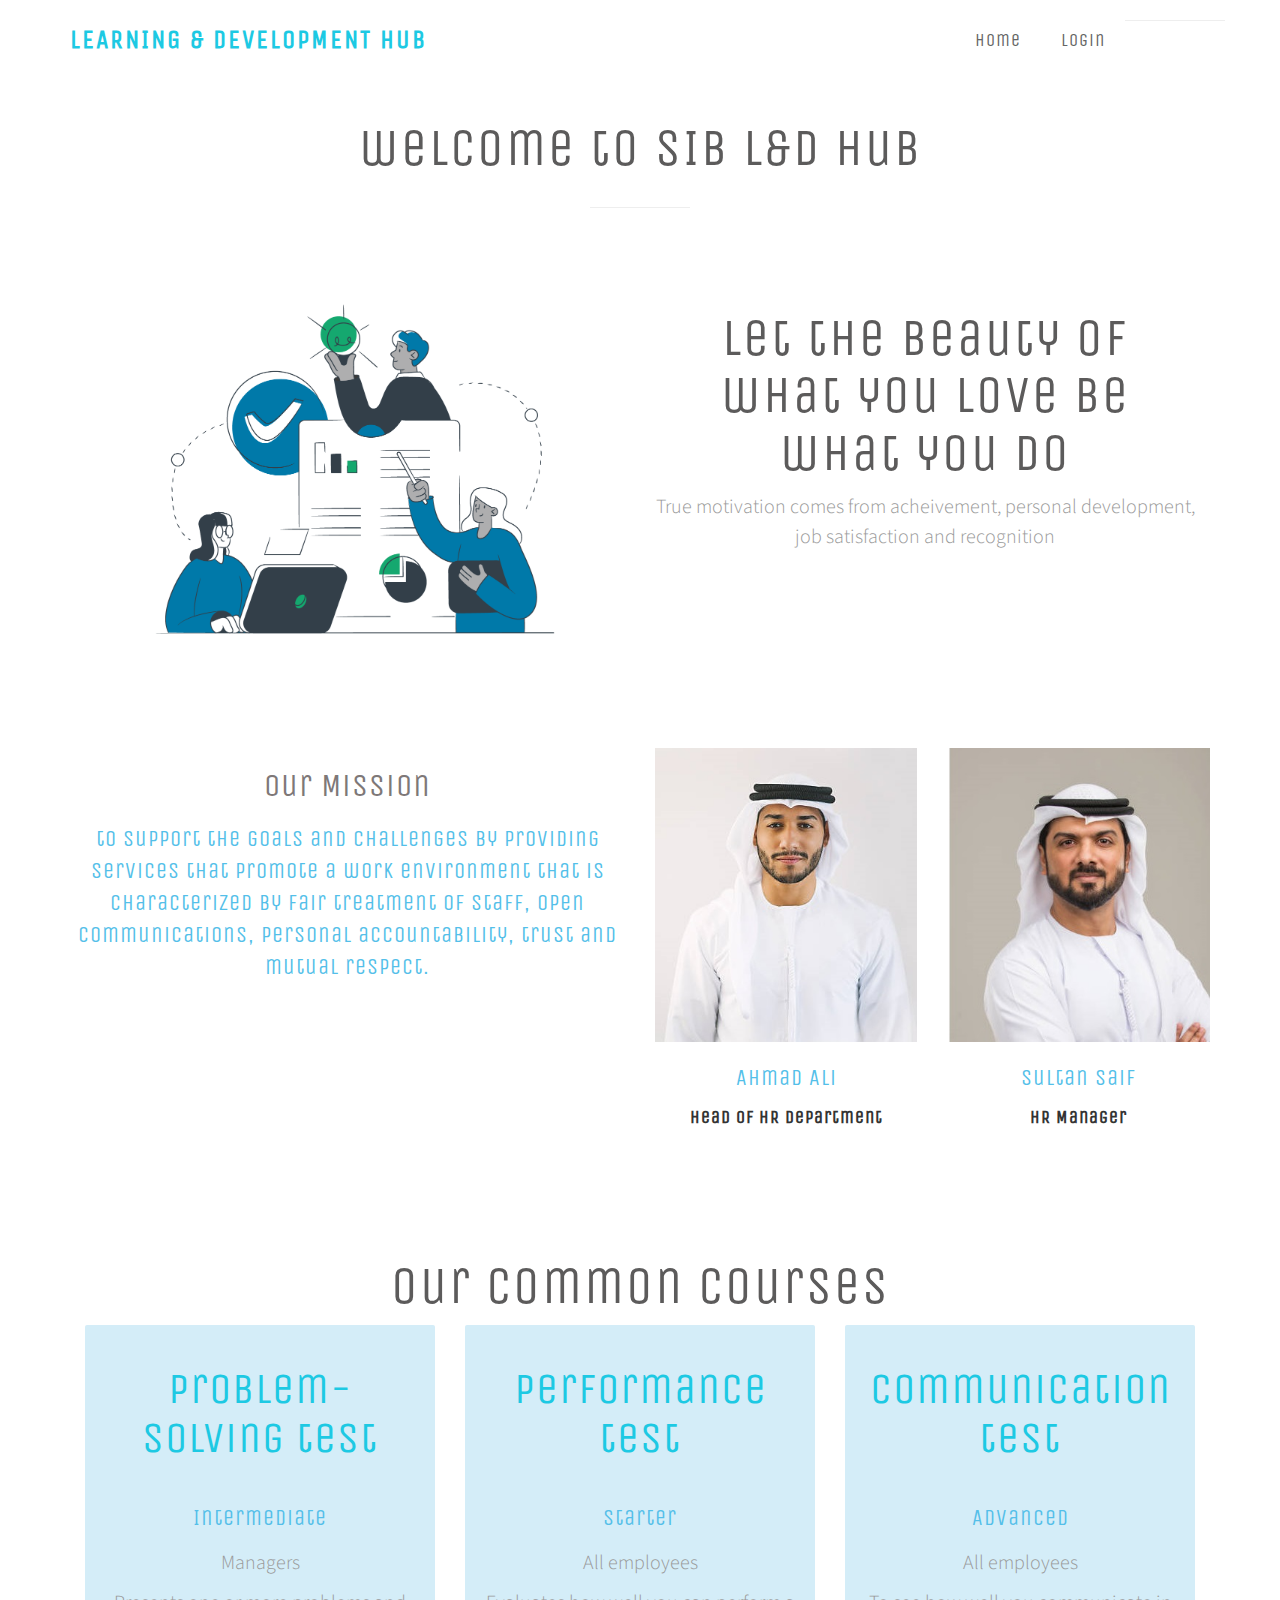
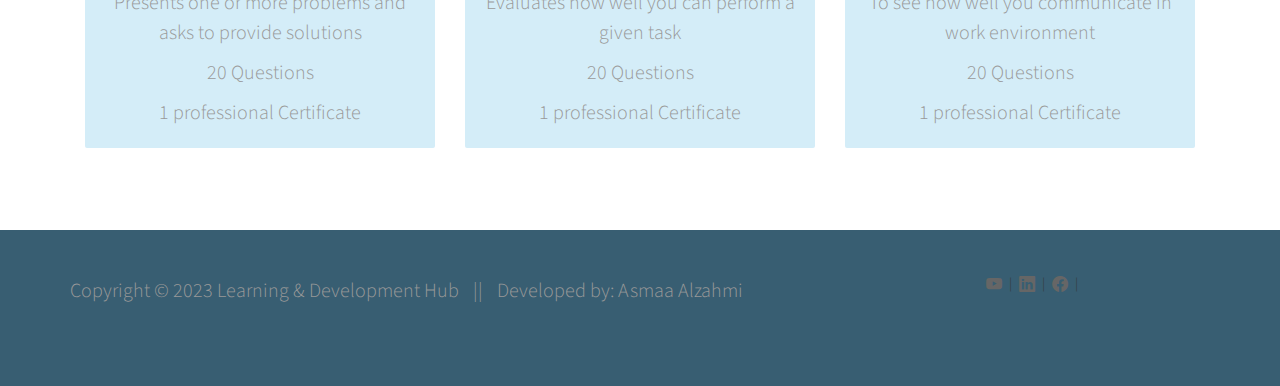
==== commit 87c40757: "Add files via upload" ====
--- a/WebsiteProject/index.html
+++ b/WebsiteProject/index.html
@@ -33,14 +33,13 @@
                     <span class="icon icon-bar"></span>
                     <span class="icon icon-bar"></span>
                 </button>
-                <a href="index.html" class="navbar-brand"><span>HR</span> Website</a>
+                <a href="index.html" class="navbar-brand"><span>learning & Development</span> Hub</a>
             </div>
 
             <div class="collapse navbar-collapse">
                 <ul class="nav navbar-nav navbar-right">
                     <li><a href="index.html" class="smoothScroll">Home</a></li>
                     <li><a href="pages/login.html" class="smoothScroll">Login</a></li>
-                    <!-- <li><a href="#skills" class="smoothScroll">Skills Assessments</a></li> -->
                    <hr>
 
                 </ul>
@@ -62,12 +61,12 @@
             <div class="row">
                 <div class="col-md-12 col-sm-12">
                     <div class="wow bounceIn section-title">
-                        <h1>welcome to HR Website</h1>
+                        <h1>welcome to SIB L&D Hub</h1>
                         <hr>
                     </div>
                 </div>
                 <div class="col-md-12 col-sm-12">
-                    <div class="section-title">
+         <div class="section-title">
 <!-- ------------------------------------------------------------------------------------- -->
 
 <div class="wow fadeInUp col-md-6 col-sm-5 col-xs-10 col-xs-offset-1 col-sm-offset-0" data-wow-delay="0.2s">
@@ -87,7 +86,7 @@
                     </div>
                 </div>
             </div>
-        </div>
+        </div>  </div>  </div>
         </section>
 
 <!--________________________________________end of the section___________________________ -->
@@ -113,10 +112,10 @@
 
 <div class="wow fadeInUp col-md-3 col-sm-6" data-wow-delay="0.4s">
     <div class="about-thumb">
-        <img src="images/team-img1.jpg" class="img-responsive" alt="Team">
+        <img src="images/image1.jpg" class="img-responsive" alt="Team">
         <div class="about-overlay">
-            <h3>Sandar Lynn</h3>
-            <h4>HR manager</h4>
+            <h3>Ahmad Ali</h3>
+            <h4>Head of HR Department</h4>
            
         </div>
     </div>
@@ -124,10 +123,10 @@
 
 <div class="wow fadeInUp col-md-3 col-sm-6" data-wow-delay="0.4s">
     <div class="about-thumb">
-        <img src="images/team-img2.jpg" class="img-responsive" alt="Team">
+        <img src="images/image2.jpg" class="img-responsive" alt="Team">
         <div class="about-overlay">
-            <h3>Candy </h3>
-            <h4>Head of HR Department</h4>
+            <h3>Sultan Saif</h3>
+            <h4>HR Manager</h4>
             
         </div>
     </div>
@@ -223,7 +222,7 @@
 <div class="col-md-8 col-sm-6">
     <div class="wow fadeInUp footer-copyright" data-wow-delay="0.4s">
         <p>
-            Copyright &copy; 2023 HR Website
+            Copyright &copy; 2023 Learning & Development Hub
             <span>||</span>
             Developed by: Asmaa Alzahmi</a>
         </p>
@@ -258,18 +257,6 @@
 
 <a href="#" class="go-top"><i class="fa fa-angle-up"></i></a>
 
-
-<!-- SCRIPTS -->
-<!--
-<script src="js/jquery.js"></script>
-<script src="js/bootstrap.min.js"></script>
-<script src="js/jquery.magnific-popup.min.js"></script>
-<script src="js/magnific-popup-options.js"></script>
-<script src="js/owl.carousel.min.js"></script>
-<script src="js/smoothscroll.js"></script>
-<script src="js/wow.min.js"></script>
-<script src="js/custom.js"></script>
--->
 </body>
 </html>
 
